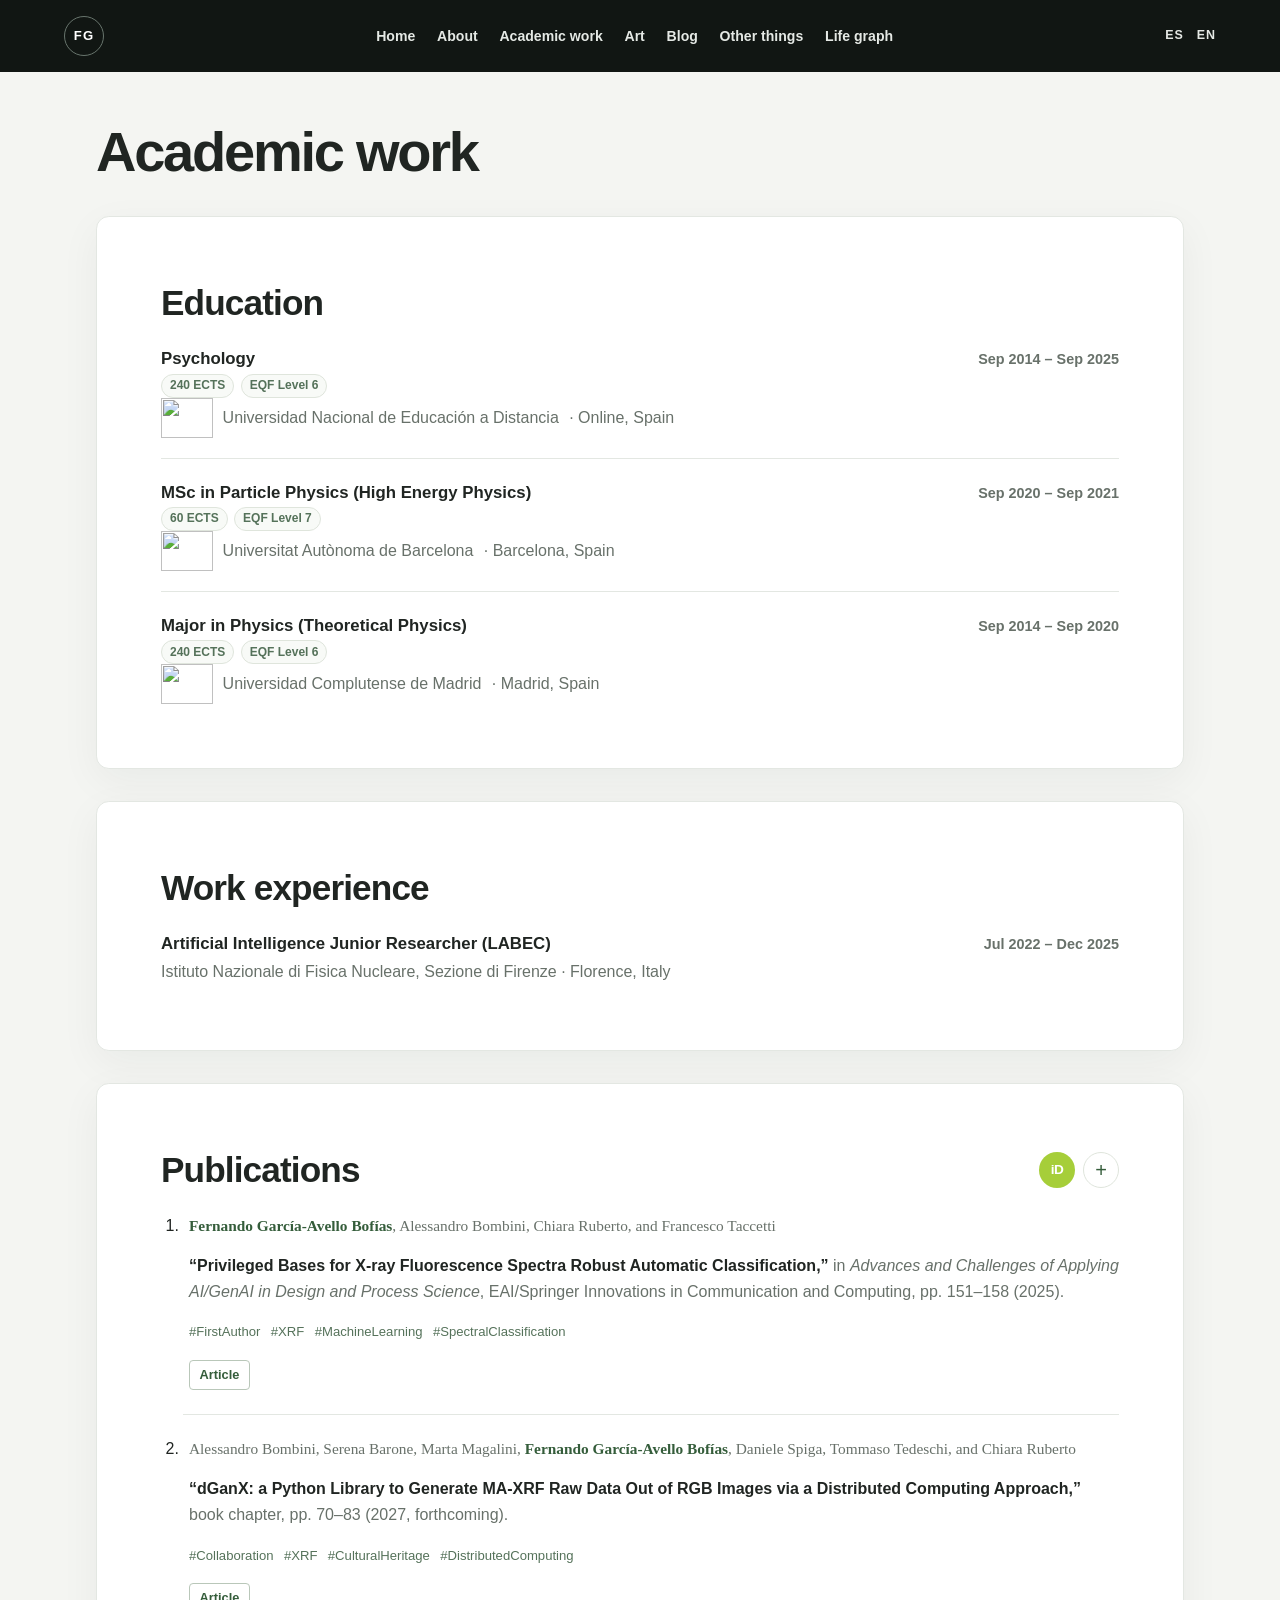
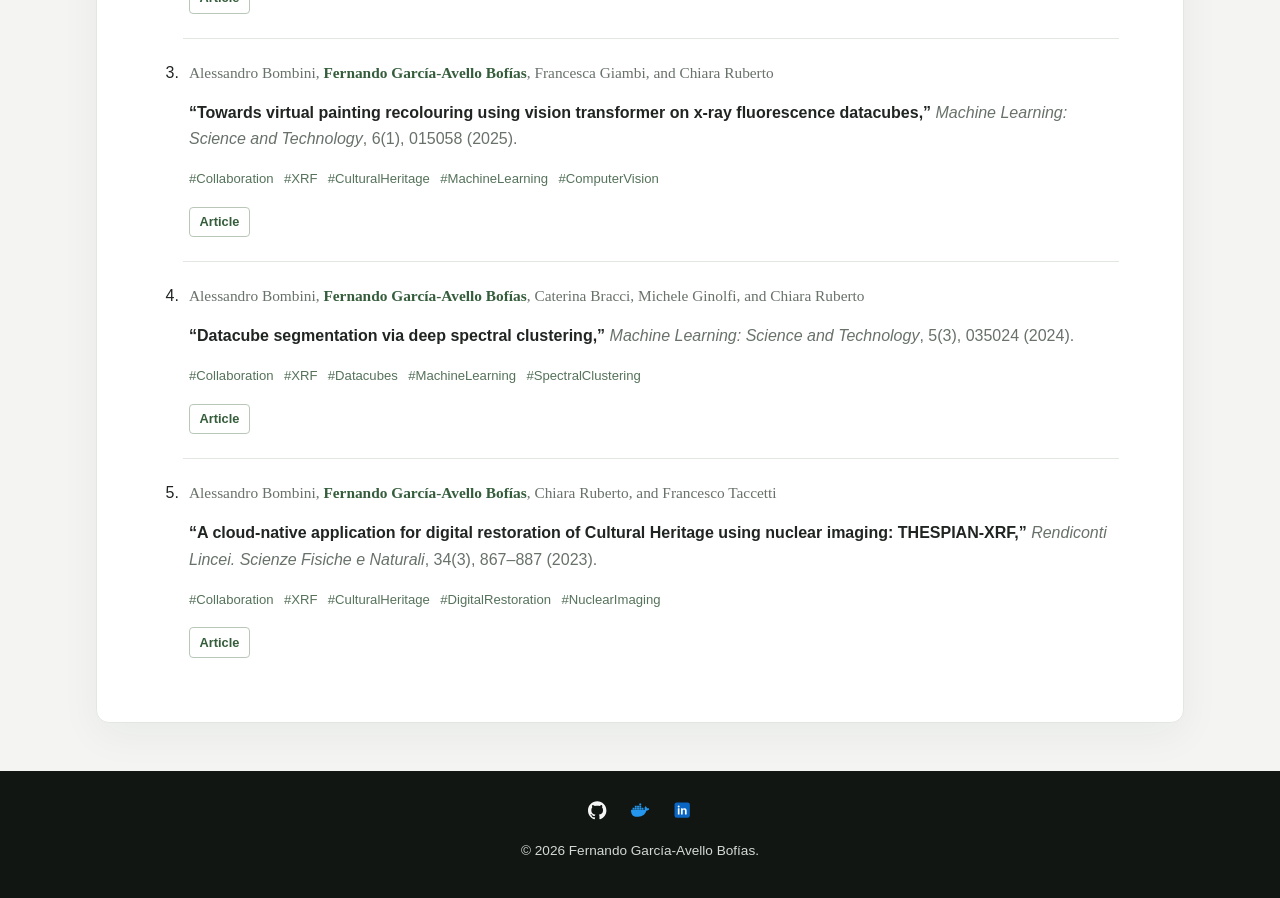
==== academic/index.html @ 16701b84 "Deploy from private repository" ====
<!DOCTYPE html>
<html lang="en">
<head>
    <meta charset="UTF-8">
    <meta name="viewport" content="width=device-width, initial-scale=1.0">
    <meta name="description" content="Academic work by Fernando García-Avello Bofías.">
    <title>Academic work | Fernando García-Avello Bofías</title>
    <link rel="stylesheet" href="../style.css">
</head>
<body>
    <header class="site-header">
        <nav class="site-nav" aria-label="Main navigation">
            <a class="site-brand" href="../index.html#home" aria-label="Fernando García-Avello Bofías, home">FG</a>
            <ul class="nav-links">
                <li><a href="../index.html#home">Home</a></li>
                <li><a href="../index.html#profile">About</a></li>
                <li><a href="../academic/" aria-current="page">Academic work</a></li>
                <li><a href="../art/">Art</a></li>
                <li><a href="../blog/">Blog</a></li>
                <li><a href="../other-things/">Other things</a></li>
                <li><a href="../index.html#mi-grafo-git">Life graph</a></li>
            </ul>
            <div class="header-utilities">
                <div class="language-links" aria-label="Language">
                    <a href="../es/index.html" lang="es">ES</a>
                    <a href="../en/index.html" lang="en">EN</a>
                </div>
            </div>
        </nav>
    </header>
    <main>
        <header class="page-heading academic-page-heading">
            <h1>Academic work</h1>
        </header>
        <section class="content-section page-content academic-panel" aria-labelledby="education-title">
            <h2 id="education-title">Education</h2>
            <ul class="career-list">
                <li class="career-item">
                    <div class="career-item-heading">
                        <div>
                            <h3>Psychology</h3>
                            <p class="qualification-meta"><span>240 ECTS</span><span>EQF Level 6</span></p>
                        </div>
                        <span class="career-dates">Sep 2014 – Sep 2025</span>
                    </div>
                    <p class="career-institution">
                        <a class="university-link" href="https://www.uned.es/universidad/inicio/en/">
                            <img class="university-logo" src="https://www.uned.es/universidad/.resources/site-uned/webresources/img/logo_uned.gif" alt="" loading="lazy">
                            <span>Universidad Nacional de Educación a Distancia</span>
                        </a>
                        <span class="career-location">· Online, Spain</span>
                    </p>
                </li>
                <li class="career-item">
                    <div class="career-item-heading">
                        <div>
                            <h3>MSc in Particle Physics (High Energy Physics)</h3>
                            <p class="qualification-meta"><span>60 ECTS</span><span>EQF Level 7</span></p>
                        </div>
                        <span class="career-dates">Sep 2020 – Sep 2021</span>
                    </div>
                    <p class="career-institution">
                        <a class="university-link" href="https://www.uab.cat/">
                            <img class="university-logo" src="https://www.uab.cat/Xcelerate/WAI/img/simbol.png" alt="" loading="lazy">
                            <span>Universitat Autònoma de Barcelona</span>
                        </a>
                        <span class="career-location">· Barcelona, Spain</span>
                    </p>
                </li>
                <li class="career-item">
                    <div class="career-item-heading">
                        <div>
                            <h3>Major in Physics (Theoretical Physics)</h3>
                            <p class="qualification-meta"><span>240 ECTS</span><span>EQF Level 6</span></p>
                        </div>
                        <span class="career-dates">Sep 2014 – Sep 2020</span>
                    </div>
                    <p class="career-institution">
                        <a class="university-link" href="https://www.ucm.es/">
                            <img class="university-logo" src="https://www.ucm.es/themes/ucm24/media/img/logo.svg" alt="" loading="lazy">
                            <span>Universidad Complutense de Madrid</span>
                        </a>
                        <span class="career-location">· Madrid, Spain</span>
                    </p>
                </li>
            </ul>
        </section>
        <section class="content-section page-content academic-panel" aria-labelledby="experience-title">
            <h2 id="experience-title">Work experience</h2>
            <ul class="career-list">
                <li class="career-item">
                    <div class="career-item-heading">
                        <h3>Artificial Intelligence Junior Researcher (LABEC)</h3>
                        <span class="career-dates">Jul 2022 – Dec 2025</span>
                    </div>
                    <p class="career-institution">Istituto Nazionale di Fisica Nucleare, Sezione di Firenze · Florence, Italy</p>
                </li>
            </ul>
        </section>
        <section class="content-section page-content academic-panel publications-section" aria-labelledby="publications-title">
            <div class="publications-heading">
                <h2 id="publications-title">Publications</h2>
                <div class="orcid-profile">
                    <a class="orcid-icon-link" href="https://orcid.org/0000-0001-6640-8736" rel="me" aria-label="View ORCID profile">
                        <span class="orcid-icon" aria-hidden="true">iD</span>
                    </a>
                    <details class="orcid-details">
                        <summary aria-label="Show ORCID details">+</summary>
                        <div class="orcid-details-content">
                            <p><strong>ORCID iD:</strong> 0000-0001-6640-8736</p>
                            <a href="https://orcid.org/0000-0001-6640-8736" rel="me">View ORCID record</a>
                        </div>
                    </details>
                </div>
            </div>

            <ol class="publication-list">
                <li class="publication-item">
                    <p class="publication-authors"><strong>Fernando García-Avello Bofías</strong>, Alessandro Bombini, Chiara Ruberto, and Francesco Taccetti</p>
                    <p class="publication-citation"><span class="publication-title">“Privileged Bases for X-ray Fluorescence Spectra Robust Automatic Classification,”</span> in <em>Advances and Challenges of Applying AI/GenAI in Design and Process Science</em>, EAI/Springer Innovations in Communication and Computing, pp. 151–158 (2025).</p>
                    <p class="publication-tags"><span>#FirstAuthor</span> <span>#XRF</span> <span>#MachineLearning</span> <span>#SpectralClassification</span></p>
                    <p class="publication-links"><a class="publication-link" href="https://doi.org/10.1007/978-3-031-96518-0_15">Article</a></p>
                </li>
                <li class="publication-item">
                    <p class="publication-authors">Alessandro Bombini, Serena Barone, Marta Magalini, <strong>Fernando García-Avello Bofías</strong>, Daniele Spiga, Tommaso Tedeschi, and Chiara Ruberto</p>
                    <p class="publication-citation"><span class="publication-title">“dGanX: a Python Library to Generate MA-XRF Raw Data Out of RGB Images via a Distributed Computing Approach,”</span> book chapter, pp. 70–83 (2027, forthcoming).</p>
                    <p class="publication-tags"><span>#Collaboration</span> <span>#XRF</span> <span>#CulturalHeritage</span> <span>#DistributedComputing</span></p>
                    <p class="publication-links"><a class="publication-link" href="https://doi.org/10.1007/978-3-032-30497-1_5">Article</a></p>
                </li>
                <li class="publication-item">
                    <p class="publication-authors">Alessandro Bombini, <strong>Fernando García-Avello Bofías</strong>, Francesca Giambi, and Chiara Ruberto</p>
                    <p class="publication-citation"><span class="publication-title">“Towards virtual painting recolouring using vision transformer on x-ray fluorescence datacubes,”</span> <em>Machine Learning: Science and Technology</em>, 6(1), 015058 (2025).</p>
                    <p class="publication-tags"><span>#Collaboration</span> <span>#XRF</span> <span>#CulturalHeritage</span> <span>#MachineLearning</span> <span>#ComputerVision</span></p>
                    <p class="publication-links"><a class="publication-link" href="https://doi.org/10.1088/2632-2153/adb937">Article</a></p>
                </li>
                <li class="publication-item">
                    <p class="publication-authors">Alessandro Bombini, <strong>Fernando García-Avello Bofías</strong>, Caterina Bracci, Michele Ginolfi, and Chiara Ruberto</p>
                    <p class="publication-citation"><span class="publication-title">“Datacube segmentation via deep spectral clustering,”</span> <em>Machine Learning: Science and Technology</em>, 5(3), 035024 (2024).</p>
                    <p class="publication-tags"><span>#Collaboration</span> <span>#XRF</span> <span>#Datacubes</span> <span>#MachineLearning</span> <span>#SpectralClustering</span></p>
                    <p class="publication-links"><a class="publication-link" href="https://doi.org/10.1088/2632-2153/ad622f">Article</a></p>
                </li>
                <li class="publication-item">
                    <p class="publication-authors">Alessandro Bombini, <strong>Fernando García-Avello Bofías</strong>, Chiara Ruberto, and Francesco Taccetti</p>
                    <p class="publication-citation"><span class="publication-title">“A cloud-native application for digital restoration of Cultural Heritage using nuclear imaging: THESPIAN-XRF,”</span> <em>Rendiconti Lincei. Scienze Fisiche e Naturali</em>, 34(3), 867–887 (2023).</p>
                    <p class="publication-tags"><span>#Collaboration</span> <span>#XRF</span> <span>#CulturalHeritage</span> <span>#DigitalRestoration</span> <span>#NuclearImaging</span></p>
                    <p class="publication-links"><a class="publication-link" href="https://doi.org/10.1007/s12210-023-01174-0">Article</a></p>
                </li>
            </ol>
        </section>
    </main>
    <footer class="site-footer">
        <nav class="profile-links footer-profile-links" aria-label="Professional profiles">
            <a href="https://github.com/fergarciacode" aria-label="GitHub profile" rel="me">
                <svg viewBox="0 0 24 24" aria-hidden="true" focusable="false"><path d="M12 .297c-6.63 0-12 5.373-12 12 0 5.303 3.438 9.8 8.205 11.385.6.113.82-.258.82-.577 0-.285-.01-1.04-.015-2.04-3.338.724-4.042-1.61-4.042-1.61C4.422 18.07 3.633 17.7 3.633 17.7c-1.087-.744.084-.729.084-.729 1.205.084 1.838 1.236 1.838 1.236 1.07 1.835 2.809 1.305 3.495.998.108-.776.417-1.305.76-1.605-2.665-.3-5.466-1.332-5.466-5.93 0-1.31.465-2.38 1.235-3.22-.135-.303-.54-1.523.105-3.176 0 0 1.005-.322 3.3 1.23.96-.267 1.98-.399 3-.405 1.02.006 2.04.138 3 .405 2.28-1.552 3.285-1.23 3.285-1.23.645 1.653.24 2.873.12 3.176.765.84 1.23 1.91 1.23 3.22 0 4.61-2.805 5.625-5.475 5.92.42.36.81 1.096.81 2.22 0 1.606-.015 2.896-.015 3.286 0 .315.21.69.825.57C20.565 22.092 24 17.592 24 12.297c0-6.627-5.373-12-12-12"/></svg>
            </a>
            <a href="https://hub.docker.com/u/fernandogarciaavello" aria-label="Docker Hub profile" rel="me">
                <svg viewBox="0 0 24 24" aria-hidden="true" focusable="false"><path d="M13.983 11.078h2.119a.186.186 0 00.186-.185V9.006a.186.186 0 00-.186-.186h-2.119a.185.185 0 00-.185.185v1.888c0 .102.083.185.185.185m-2.954-5.43h2.118a.186.186 0 00.186-.186V3.574a.186.186 0 00-.186-.185h-2.118a.185.185 0 00-.185.185v1.888c0 .102.082.185.185.185m0 2.716h2.118a.187.187 0 00.186-.186V6.29a.186.186 0 00-.186-.185h-2.118a.185.185 0 00-.185.185v1.887c0 .102.082.185.185.186m-2.93 0h2.12a.186.186 0 00.184-.186V6.29a.185.185 0 00-.185-.185H8.1a.185.185 0 00-.185.185v1.887c0 .102.083.185.185.186m-2.964 0h2.119a.186.186 0 00.185-.186V6.29a.185.185 0 00-.185-.185H5.136a.186.186 0 00-.186.185v1.887c0 .102.084.185.186.186m5.893 2.715h2.118a.186.186 0 00.186-.185V9.006a.186.186 0 00-.186-.186h-2.118a.185.185 0 00-.185.185v1.888c0 .102.082.185.185.185m-2.93 0h2.12a.185.185 0 00.184-.185V9.006a.185.185 0 00-.184-.186h-2.12a.185.185 0 00-.184.185v1.888c0 .102.083.185.185.185m-2.964 0h2.119a.185.185 0 00.185-.185V9.006a.185.185 0 00-.184-.186h-2.12a.186.186 0 00-.186.186v1.887c0 .102.084.185.186.185m-2.92 0h2.12a.185.185 0 00.184-.185V9.006a.185.185 0 00-.184-.186h-2.12a.185.185 0 00-.184.185v1.888c0 .102.082.185.185.185M23.763 9.89c-.065-.051-.672-.51-1.954-.51-.338.001-.676.03-1.01.087-.248-1.7-1.653-2.53-1.716-2.566l-.344-.199-.226.327c-.284.438-.49.922-.612 1.43-.23.97-.09 1.882.403 2.661-.595.332-1.55.413-1.744.42H.751a.751.751 0 00-.75.748 11.376 11.376 0 00.692 4.062c.545 1.428 1.355 2.48 2.41 3.124 1.18.723 3.1 1.137 5.275 1.137.983.003 1.963-.086 2.93-.266a12.248 12.248 0 003.823-1.389c.98-.567 1.86-1.288 2.61-2.136 1.252-1.418 1.998-2.997 2.553-4.4h.221c1.372 0 2.215-.549 2.68-1.009.309-.293.55-.65.707-1.046l.098-.288Z"/></svg>
            </a>
            <a href="https://www.linkedin.com/in/fgarciaavello/" aria-label="LinkedIn profile" rel="me">
                <svg viewBox="0 0 24 24" aria-hidden="true" focusable="false">
                    <rect x="2" y="2" width="20" height="20" rx="3"/>
                    <path class="linkedin-mark" d="M6.3 9.5h2.2v8H6.3zm1.1-1.1a1.3 1.3 0 1 1 0-2.6 1.3 1.3 0 0 1 0 2.6m3.1 9.1v-8h2.1v1.1h.1c.3-.6 1.1-1.3 2.3-1.3 2.4 0 2.8 1.6 2.8 3.6v4.6h-2.2v-4.1c0-1 0-2.2-1.4-2.2s-1.6 1.1-1.6 2.1v4.2z"/>
                </svg>
            </a>
        </nav>
        <p>&copy; 2026 Fernando García-Avello Bofías.</p>
    </footer>
</body>
</html>
---- style.css ----
:root {
    color-scheme: light;
    font-family: Inter, "Segoe UI", Arial, sans-serif;
    color: #202522;
    background: #f4f5f2;
    font-synthesis: none;
    text-rendering: optimizeLegibility;
    -webkit-font-smoothing: antialiased;
    -moz-osx-font-smoothing: grayscale;
}

* {
    box-sizing: border-box;
}

html {
    scroll-behavior: smooth;
    scroll-padding-top: 5rem;
}

body {
    min-width: 320px;
    margin: 0;
    line-height: 1.7;
}

a {
    color: inherit;
}

.site-header {
    color: #fff;
    background: #111613;
}

.site-nav {
    position: relative;
    z-index: 1;
    display: flex;
    min-height: 4.5rem;
    align-items: center;
    justify-content: space-between;
    gap: 2rem;
    padding: 0 clamp(1.25rem, 5vw, 5rem);
    background: #111613;
}

.site-brand {
    display: grid;
    width: 2.5rem;
    height: 2.5rem;
    flex: 0 0 auto;
    place-items: center;
    border: 1px solid #68756d;
    border-radius: 50%;
    color: #fff;
    font-size: 0.82rem;
    font-weight: 700;
    letter-spacing: 0.08em;
    text-decoration: none;
}

.nav-links {
    display: flex;
    flex-wrap: wrap;
    justify-content: center;
    gap: clamp(0.75rem, 1.7vw, 1.5rem);
    margin: 0;
    padding: 0;
    list-style: none;
}

.nav-links a,
.profile-links a,
.language-links a {
    color: #e5e9e5;
    font-size: 0.88rem;
    font-weight: 550;
    text-decoration: none;
    transition: color 160ms ease;
}

.nav-links a:hover,
.nav-links a:focus-visible,
.profile-links a:hover,
.profile-links a:focus-visible,
.language-links a:hover,
.language-links a:focus-visible {
    color: #c0d7be;
}

.profile-links {
    display: flex;
    flex: 0 0 auto;
    align-items: center;
    gap: 0.65rem;
}

.footer-profile-links {
    justify-content: center;
    margin: 0 auto 0.75rem;
}

.header-utilities {
    display: flex;
    flex: 0 0 auto;
    align-items: center;
    gap: 0.8rem;
}

.language-links {
    display: flex;
    flex: 0 0 auto;
    gap: 0.8rem;
}

.profile-links a {
    display: grid;
    width: 2rem;
    height: 2rem;
    place-items: center;
    border-radius: 50%;
}

.profile-links svg {
    width: 1.15rem;
    height: 1.15rem;
    fill: currentColor;
}

.profile-links a[href*="github.com"] {
    color: #f5f5f5;
}

.profile-links a[href*="hub.docker.com"] {
    color: #2496ed;
}

.profile-links a[href*="linkedin.com"] {
    color: #0a66c2;
}

.profile-links .linkedin-mark {
    fill: #fff;
}

.profile-links a:hover,
.profile-links a:focus-visible {
    background: #29322d;
    text-decoration: none;
}

.language-links a {
    font-size: 0.78rem;
    letter-spacing: 0.08em;
}

.hero {
    --hero-background: url("assets/images/backgrounds/the-fractal-forest.jpg");
    position: relative;
    display: grid;
    min-height: min(76vh, 52rem);
    place-items: center;
    overflow: hidden;
    isolation: isolate;
    padding: 5rem 1.5rem;
    background: #1d2b22;
    text-align: center;
}

.hero::before {
    position: absolute;
    z-index: -1;
    inset: 0;
    background-image:
        linear-gradient(90deg, rgb(9 17 13 / 66%), rgb(9 17 13 / 42%)),
        var(--hero-background);
    background-position: center;
    background-size: cover;
    content: "";
}

.hero-content {
    width: min(100%, 54rem);
}

.portrait-placeholder {
    display: grid;
    width: clamp(6.5rem, 14vw, 9rem);
    aspect-ratio: 1;
    place-items: center;
    margin: 0 auto 1.5rem;
    border: 3px solid rgb(255 255 255 / 78%);
    border-radius: 50%;
    background: rgb(20 30 24 / 62%);
    box-shadow: 0 0.5rem 2rem rgb(0 0 0 / 24%);
    color: #fff;
    font-size: clamp(1.8rem, 4vw, 2.5rem);
    font-weight: 600;
    letter-spacing: 0.08em;
}

.hero-eyebrow,
.section-eyebrow {
    margin: 0 0 0.65rem;
    font-size: 0.76rem;
    font-weight: 700;
    letter-spacing: 0.16em;
    text-transform: uppercase;
}

.hero-eyebrow {
    color: #d4e1d1;
}

.hero h1 {
    margin: 0;
    font-size: clamp(2.2rem, 6vw, 4.7rem);
    font-weight: 600;
    letter-spacing: -0.045em;
    line-height: 1.12;
    text-wrap: balance;
}

.hero-roles {
    margin: 1.1rem 0 0;
    color: #e0e7e1;
    font-size: clamp(1rem, 2.3vw, 1.3rem);
    letter-spacing: 0.04em;
}

.hero-roles span {
    padding: 0 0.3em;
    color: #c6d8c2;
}

.hero-link {
    display: inline-flex;
    align-items: center;
    gap: 0.6rem;
    margin-top: 2rem;
    padding: 0.7rem 1.1rem;
    border: 1px solid rgb(255 255 255 / 65%);
    border-radius: 2rem;
    color: #fff;
    font-size: 0.9rem;
    font-weight: 600;
    text-decoration: none;
    transition: background-color 160ms ease, border-color 160ms ease;
}

.hero-link:hover,
.hero-link:focus-visible {
    border-color: #fff;
    background: rgb(255 255 255 / 14%);
}

main {
    display: grid;
    width: min(100% - 2rem, 68rem);
    gap: 2rem;
    margin: 3rem auto;
}

.content-section {
    padding: clamp(1.5rem, 4vw, 3rem);
    border: 1px solid #e3e7e2;
    border-radius: 0.8rem;
    background: #fff;
    box-shadow: 0 0.75rem 2.5rem rgb(28 39 31 / 5%);
}

.section-eyebrow {
    color: #55725a;
}

.content-section h2,
.life-graph-section h2 {
    margin: 0 0 1rem;
    font-size: clamp(1.5rem, 3vw, 2.2rem);
    font-weight: 600;
    letter-spacing: -0.025em;
    line-height: 1.25;
}

.content-section h3 {
    margin: 2rem 0 0.5rem;
    font-size: 1.2rem;
    font-weight: 600;
}

.content-section p {
    margin: 0 0 1rem;
    color: #4b534d;
}

.content-section p:last-child {
    margin-bottom: 0;
}

.notes-section {
    padding-block: 1.75rem;
}

.notes-section h2 {
    font-size: 1.2rem;
}

.life-graph-section {
    overflow: hidden;
    border: 1px solid #29322d;
    border-radius: 0.8rem;
    background: #121214;
    color: #f5f6f4;
    box-shadow: 0 0.75rem 2.5rem rgb(28 39 31 / 8%);
}

.life-graph-heading {
    padding: clamp(1.5rem, 4vw, 2.5rem) clamp(1.5rem, 4vw, 3rem) 0;
}

.life-graph-heading .section-eyebrow {
    color: #a9b5ac;
}

.life-graph-section h2 {
    margin-bottom: 0.5rem;
}

.life-graph-intro {
    max-width: 42rem;
    margin: 0;
    color: #c2cbc4;
}

.grafo-embed {
    display: block;
    width: 100%;
    height: 72rem;
    border: 0;
    background: #121214;
}

.site-footer {
    padding: 1.5rem 1rem 2rem;
    color: #d4d9d5;
    background: #111613;
    font-size: 0.85rem;
    text-align: center;
}

.site-footer p {
    margin: 0.25rem;
}

.page-heading {
    padding: clamp(2.5rem, 8vw, 5.5rem) clamp(1.5rem, 5vw, 4rem);
    border: 1px solid #29322d;
    border-radius: 0.8rem;
    background: linear-gradient(135deg, #17231b, #111613);
    color: #fff;
}

.academic-page-heading {
    padding: 0;
    border: 0;
    border-radius: 0;
    background: none;
    color: inherit;
}

.page-heading .section-eyebrow {
    color: #a9c1a9;
}

.page-heading h1 {
    margin: 0;
    font-size: clamp(2rem, 5vw, 3.5rem);
    font-weight: 600;
    letter-spacing: -0.04em;
    line-height: 1.15;
}

.academic-page-heading h1 {
    color: inherit;
}

.page-content {
    min-height: 12rem;
}

.academic-panel {
    padding: clamp(2rem, 5vw, 4rem);
}

.career-list {
    display: grid;
    gap: 1.25rem;
    margin: 1.25rem 0 0;
    padding: 0;
    list-style: none;
}

.career-item + .career-item {
    padding-top: 1.25rem;
    border-top: 1px solid #e3e7e2;
}

.career-item-heading {
    display: flex;
    flex-wrap: wrap;
    align-items: baseline;
    justify-content: space-between;
    gap: 0.3rem 1rem;
}

.academic-panel .career-item h3 {
    margin: 0;
    font-size: 1.05rem;
    font-weight: 600;
}

.qualification-meta {
    display: flex;
    flex-wrap: wrap;
    gap: 0.4rem;
    margin: 0.45rem 0 0;
}

.qualification-meta span {
    padding: 0.15rem 0.5rem;
    border: 1px solid #dfe5dc;
    border-radius: 999px;
    background: #f8faf7;
    color: #55725a;
    font-size: 0.75rem;
    font-weight: 600;
    line-height: 1.4;
}

.career-dates {
    color: #68716a;
    font-size: 0.9rem;
    font-weight: 600;
}

.career-institution {
    display: flex;
    flex-wrap: wrap;
    align-items: center;
    gap: 0.35rem 0.65rem;
    margin: 0.35rem 0 0;
    color: #68716a;
}

.university-link {
    display: inline-flex;
    align-items: center;
    gap: 0.6rem;
    color: inherit;
    text-decoration: none;
}

.university-link:hover,
.university-link:focus-visible {
    text-decoration: underline;
    text-underline-offset: 0.15em;
}

.university-logo {
    width: 3.25rem;
    height: 2.5rem;
    flex: 0 0 auto;
    object-fit: contain;
}

.page-content p {
    color: #68716a;
}

.publications-heading {
    display: flex;
    flex-wrap: wrap;
    align-items: center;
    justify-content: space-between;
    gap: 1rem;
    margin-bottom: 1rem;
}

.publications-heading h2 {
    margin-bottom: 0;
}

.orcid-profile {
    display: flex;
    align-items: center;
    gap: 0.5rem;
}

.orcid-icon-link {
    display: inline-flex;
    border-radius: 50%;
    text-decoration: none;
}

.orcid-icon {
    display: grid;
    width: 2.25rem;
    height: 2.25rem;
    place-items: center;
    border-radius: 50%;
    background: #a6ce39;
    color: #fff;
    font-size: 0.85rem;
    font-weight: 700;
    letter-spacing: -0.04em;
}

.orcid-icon-link:hover .orcid-icon,
.orcid-icon-link:focus-visible .orcid-icon {
    background: #7ba428;
}

.orcid-details summary {
    display: grid;
    width: 2.25rem;
    height: 2.25rem;
    place-items: center;
    border: 1px solid #dfe5dc;
    border-radius: 50%;
    color: #355d3b;
    cursor: pointer;
    font-size: 1.25rem;
    line-height: 1;
    list-style: none;
}

.orcid-details summary::-webkit-details-marker {
    display: none;
}

.orcid-details {
    position: relative;
}

.orcid-details[open] summary {
    transform: rotate(45deg);
}

.orcid-details-content {
    position: absolute;
    z-index: 2;
    top: calc(100% + 0.5rem);
    right: 0;
    display: grid;
    gap: 0.35rem;
    width: max-content;
    max-width: min(22rem, calc(100vw - 4rem));
    padding: 0.85rem 1rem;
    border: 1px solid #e3e7e2;
    border-radius: 0.6rem;
    background: #f8faf7;
}

.orcid-details-content p {
    margin: 0;
}

.orcid-details-content a {
    color: #355d3b;
    font-weight: 600;
    text-underline-offset: 0.18em;
}

.publication-list {
    display: grid;
    gap: 1.5rem;
    margin: 1.25rem 0 0;
    padding-left: 1.4rem;
}

.publication-item {
    padding-left: 0.35rem;
}

.publication-item + .publication-item {
    padding-top: 1.25rem;
    border-top: 1px solid #e3e7e2;
}

.publication-authors {
    margin: 0 0 0.25rem;
    color: #5b655d;
    font-family: Georgia, "Times New Roman", serif;
    font-size: 0.96rem;
    line-height: 1.5;
}

.publication-authors strong {
    color: #355d3b;
    font-weight: 700;
}

.publication-citation {
    margin: 0 0 0.55rem;
    color: #4b534d;
    line-height: 1.65;
}

.publication-title {
    color: #202522;
    font-weight: 600;
}

.publication-tags,
.publication-links {
    display: flex;
    flex-wrap: wrap;
    gap: 0.35rem 0.65rem;
    margin: 0 0 0.65rem;
}

.publication-tags span {
    color: #55725a;
    font-size: 0.82rem;
}

.publication-links {
    gap: 0.5rem;
    margin-bottom: 0;
}

.publication-link {
    display: inline-flex;
    align-items: center;
    min-height: 1.9rem;
    padding: 0.15rem 0.6rem;
    border: 1px solid #b9c7b9;
    border-radius: 0.25rem;
    background: #fff;
    color: #355d3b;
    font-size: 0.8rem;
    font-weight: 600;
    text-decoration: none;
    transition: background-color 160ms ease, border-color 160ms ease;
}

.publication-link:hover,
.publication-link:focus-visible {
    border-color: #55725a;
    background: #f1f5ef;
}

.publication-link:focus-visible {
    outline: 3px solid #9dbb9e;
    outline-offset: 2px;
}

@media (max-width: 600px) {
    .site-nav {
        min-height: 4rem;
        gap: 0.8rem;
        padding-inline: 1rem;
    }

    .nav-links {
        gap: 0.65rem 0.85rem;
    }

    .nav-links a {
        font-size: 0.8rem;
    }

    .language-links {
        gap: 0.5rem;
    }

    .language-links a {
        font-size: 0.7rem;
    }

    .hero {
        min-height: 70vh;
        padding-inline: 1.25rem;
    }

    main {
        width: min(100% - 1.25rem, 68rem);
        gap: 1.25rem;
        margin-block: 1.5rem;
    }

}

@media (max-width: 800px) {
    .site-nav {
        display: grid;
        grid-template-columns: minmax(0, 1fr) auto minmax(0, 1fr);
        justify-content: center;
        padding-block: 0.75rem;
    }

    .header-utilities {
        display: contents;
    }

    .site-brand {
        grid-column: 1;
        grid-row: 1;
        margin: 0;
    }

    .language-links {
        grid-column: 3;
        grid-row: 1;
        justify-self: end;
    }

    .nav-links {
        grid-column: 1 / -1;
        grid-row: 2;
        width: 100%;
    }
}

@media (prefers-reduced-motion: reduce) {
    html {
        scroll-behavior: auto;
    }

    *,
    *::before,
    *::after {
        transition-duration: 0.01ms !important;
    }
}
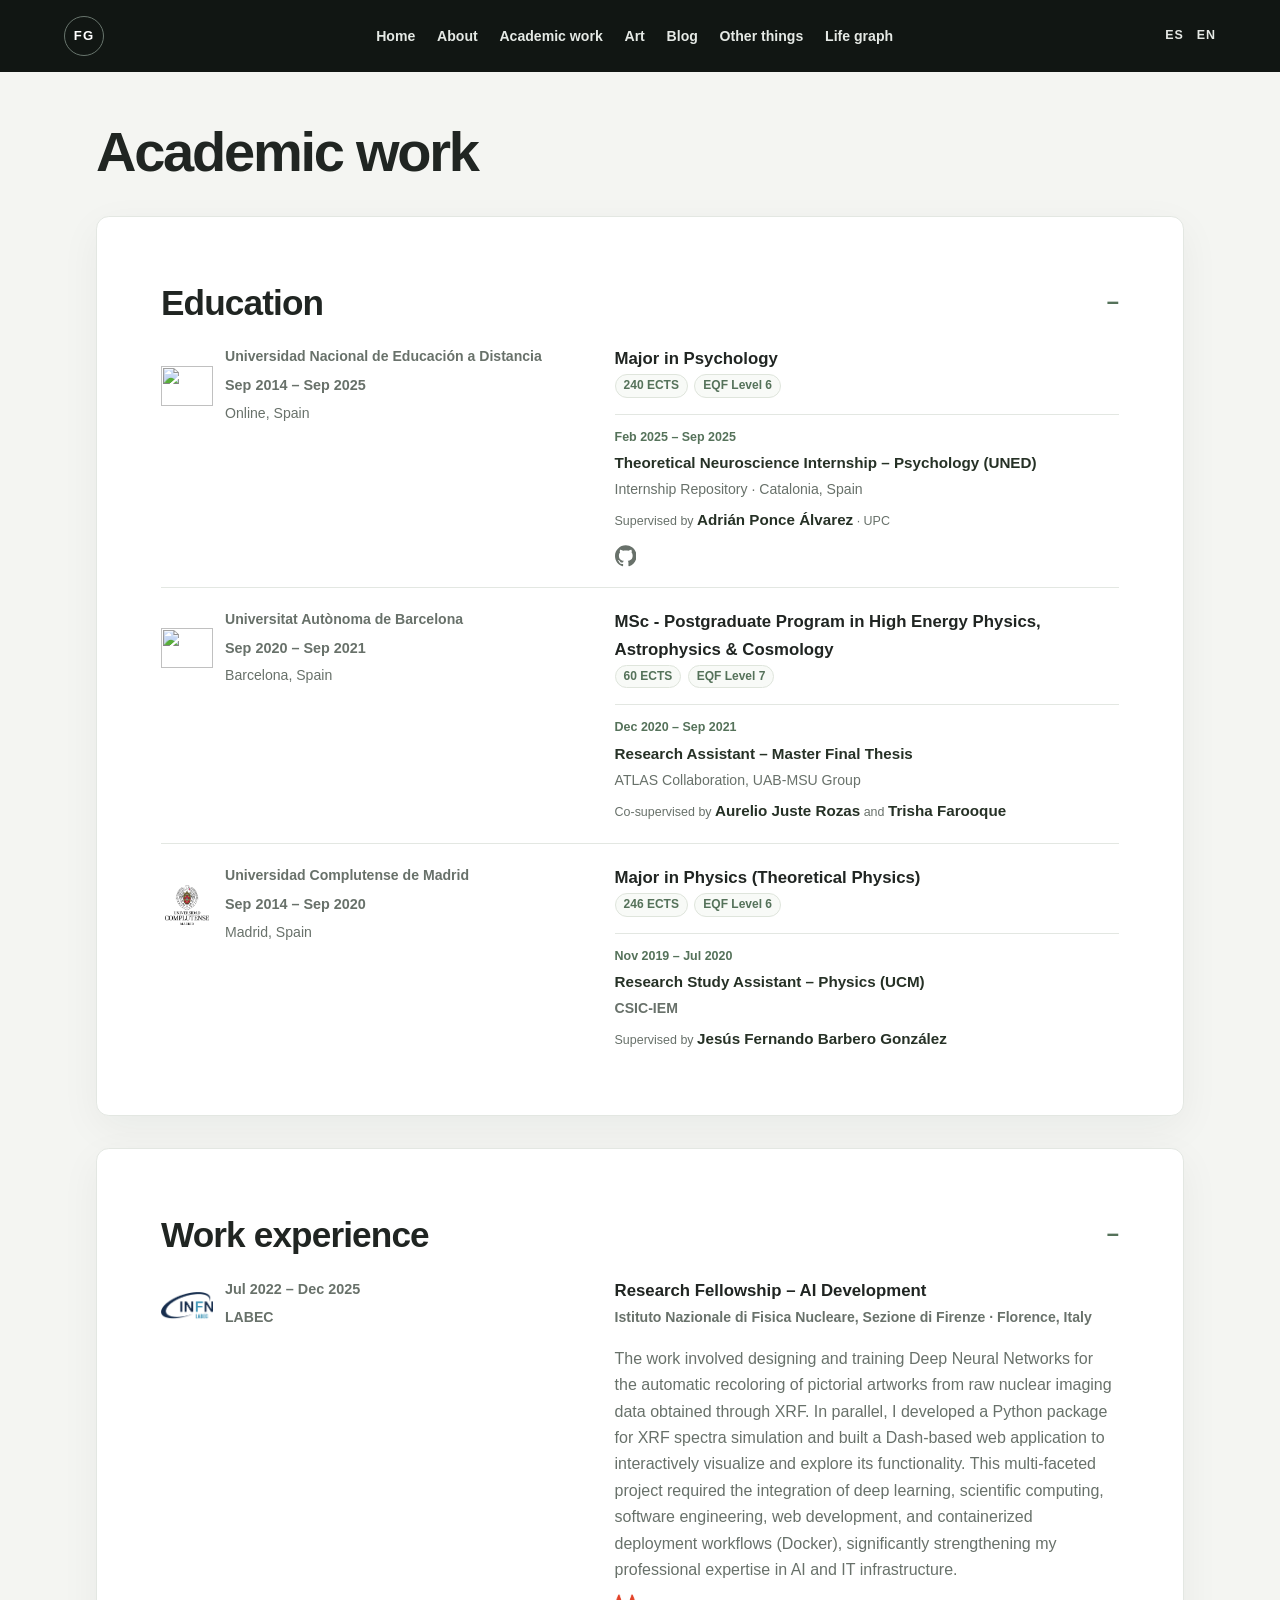
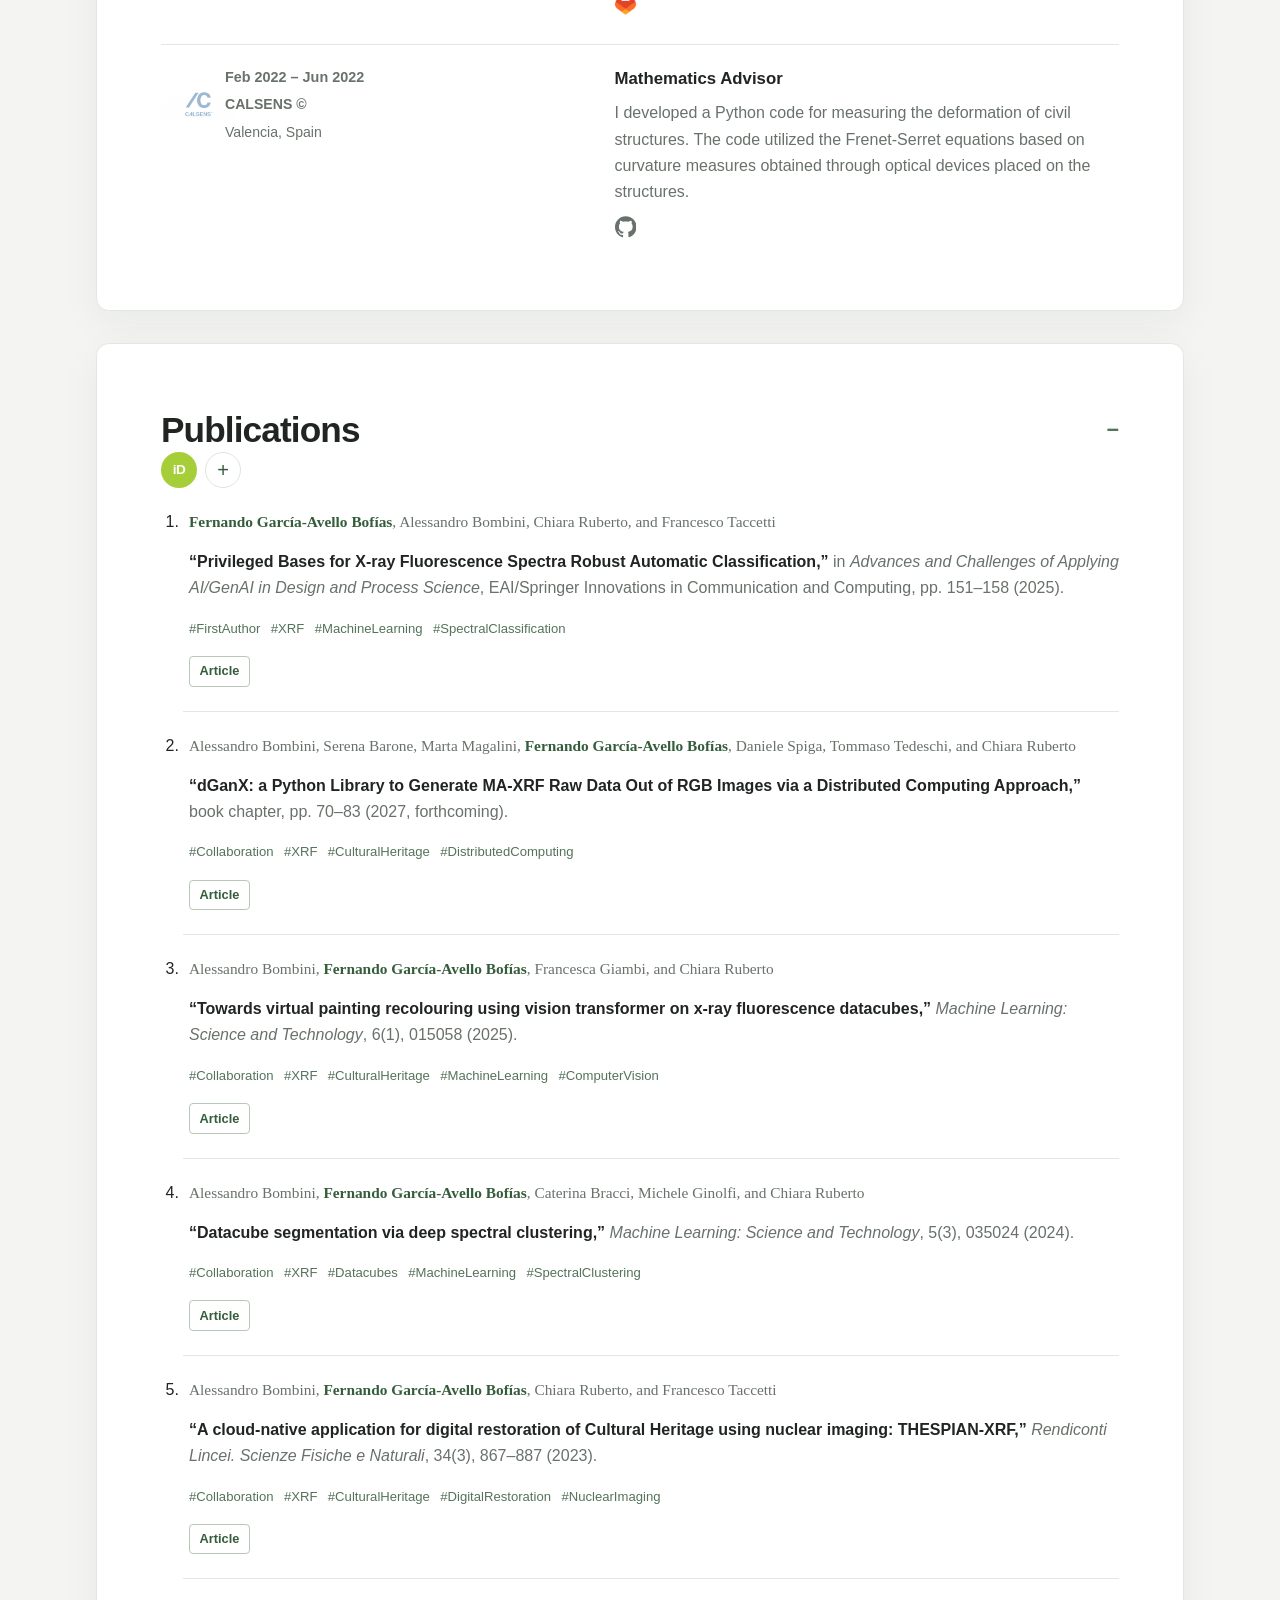
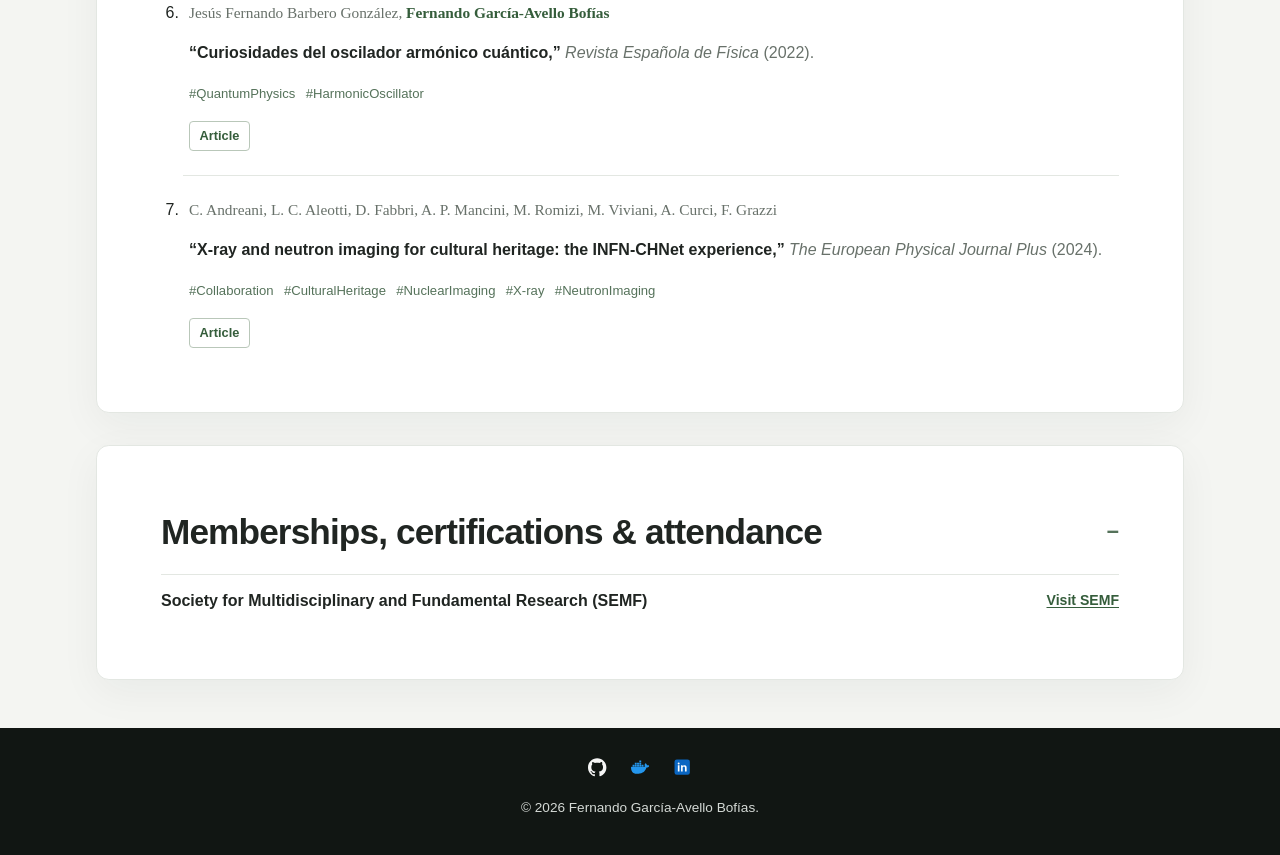
==== commit ac19a2fd: "Deploy from private repository" ====
--- a/academic/index.html
+++ b/academic/index.html
@@ -14,10 +14,10 @@
             <ul class="nav-links">
                 <li><a href="../index.html#home">Home</a></li>
                 <li><a href="../index.html#profile">About</a></li>
-                <li><a href="../academic/" aria-current="page">Academic work</a></li>
-                <li><a href="../art/">Art</a></li>
-                <li><a href="../blog/">Blog</a></li>
-                <li><a href="../other-things/">Other things</a></li>
+                <li><a href="../academic/index.html" aria-current="page">Academic work</a></li>
+                <li><a href="../art/index.html">Art</a></li>
+                <li><a href="../blog/index.html">Blog</a></li>
+                <li><a href="../other-things/index.html">Other things</a></li>
                 <li><a href="../index.html#mi-grafo-git">Life graph</a></li>
             </ul>
             <div class="header-utilities">
@@ -32,74 +32,122 @@
         <header class="page-heading academic-page-heading">
             <h1>Academic work</h1>
         </header>
-        <section class="content-section page-content academic-panel" aria-labelledby="education-title">
-            <h2 id="education-title">Education</h2>
+        <details class="content-section page-content academic-panel academic-collapse" open>
+            <summary class="academic-collapse-heading">
+                <h2 id="education-title">Education</h2>
+            </summary>
             <ul class="career-list">
                 <li class="career-item">
-                    <div class="career-item-heading">
-                        <div>
-                            <h3>Psychology</h3>
-                            <p class="qualification-meta"><span>240 ECTS</span><span>EQF Level 6</span></p>
-                        </div>
+                    <div class="career-item-left">
+                        <a class="university-link" href="https://www.uned.es/universidad/inicio/en/" aria-label="Universidad Nacional de Educación a Distancia">
+                            <img class="university-logo" src="https://www.uned.es/universidad/.resources/site-uned/webresources/img/logo_uned.gif" alt="" loading="lazy">
+                        </a>
+                        <span class="career-institution-name">Universidad Nacional de Educación a Distancia</span>
                         <span class="career-dates">Sep 2014 – Sep 2025</span>
-                    </div>
-                    <p class="career-institution">
-                        <a class="university-link" href="https://www.uned.es/universidad/inicio/en/">
-                            <img class="university-logo" src="https://www.uned.es/universidad/.resources/site-uned/webresources/img/logo_uned.gif" alt="" loading="lazy">
-                            <span>Universidad Nacional de Educación a Distancia</span>
-                        </a>
-                        <span class="career-location">· Online, Spain</span>
-                    </p>
-                </li>
-                <li class="career-item">
-                    <div class="career-item-heading">
-                        <div>
-                            <h3>MSc in Particle Physics (High Energy Physics)</h3>
-                            <p class="qualification-meta"><span>60 ECTS</span><span>EQF Level 7</span></p>
-                        </div>
+                        <span class="career-location">Online, Spain</span>
+                    </div>
+                    <div class="career-item-right">
+                        <h3>Major in Psychology</h3>
+                        <p class="qualification-meta"><span>240 ECTS</span><span>EQF Level 6</span></p>
+                        <div class="career-experience">
+                            <span class="career-experience-dates">Feb 2025 – Sep 2025</span>
+                            <strong>Theoretical Neuroscience Internship – Psychology (UNED)</strong>
+                            <span>Internship Repository · Catalonia, Spain</span>
+                            <span class="career-supervisor">Supervised by <strong><a href="https://www.ponce-alvarez.com/">Adrián Ponce Álvarez</a></strong> · UPC</span>
+                            <a class="code-link" href="https://github.com/fergarciacode/Neuroscience_TDA_CP" aria-label="View neuroscience internship code on GitHub">
+                                <svg viewBox="0 0 24 24" aria-hidden="true" focusable="false"><path d="M12 .297c-6.63 0-12 5.373-12 12 0 5.303 3.438 9.8 8.205 11.385.6.113.82-.258.82-.577 0-.285-.01-1.04-.015-2.04-3.338.724-4.042-1.61-4.042-1.61C4.422 18.07 3.633 17.7 3.633 17.7c-1.087-.744.084-.729.084-.729 1.205.084 1.838 1.236 1.838 1.236 1.07 1.835 2.809 1.305 3.495.998.108-.776.417-1.305.76-1.605-2.665-.3-5.466-1.332-5.466-5.93 0-1.31.465-2.38 1.235-3.22-.135-.303-.54-1.523.105-3.176 0 0 1.005-.322 3.3 1.23.96-.267 1.98-.399 3-.405 1.02.006 2.04.138 3 .405 2.28-1.552 3.285-1.23 3.285-1.23.645 1.653.24 2.873.12 3.176.765.84 1.23 1.91 1.23 3.22 0 4.61-2.805 5.625-5.475 5.92.42.36.81 1.096.81 2.22 0 1.606-.015 2.896-.015 3.286 0 .315.21.69.825.57C20.565 22.092 24 17.592 24 12.297c0-6.627-5.373-12-12-12"/></svg>
+                            </a>
+                        </div>
+                    </div>
+                </li>
+                <li class="career-item">
+                    <div class="career-item-left">
+                        <a class="university-link" href="https://www.uab.cat/" aria-label="Universitat Autònoma de Barcelona">
+                            <img class="university-logo" src="https://www.uab.cat/Xcelerate/WAI/img/simbol.png" alt="" loading="lazy">
+                        </a>
+                        <span class="career-institution-name">Universitat Autònoma de Barcelona</span>
                         <span class="career-dates">Sep 2020 – Sep 2021</span>
-                    </div>
-                    <p class="career-institution">
-                        <a class="university-link" href="https://www.uab.cat/">
-                            <img class="university-logo" src="https://www.uab.cat/Xcelerate/WAI/img/simbol.png" alt="" loading="lazy">
-                            <span>Universitat Autònoma de Barcelona</span>
-                        </a>
-                        <span class="career-location">· Barcelona, Spain</span>
-                    </p>
-                </li>
-                <li class="career-item">
-                    <div class="career-item-heading">
-                        <div>
-                            <h3>Major in Physics (Theoretical Physics)</h3>
-                            <p class="qualification-meta"><span>240 ECTS</span><span>EQF Level 6</span></p>
-                        </div>
+                        <span class="career-location">Barcelona, Spain</span>
+                    </div>
+                    <div class="career-item-right">
+                        <h3><a href="https://mastercosmosbcn.cat/">MSc - Postgraduate Program in High Energy Physics, Astrophysics &amp; Cosmology</a></h3>
+                        <p class="qualification-meta"><span>60 ECTS</span><span>EQF Level 7</span></p>
+                        <div class="career-experience">
+                            <span class="career-experience-dates">Dec 2020 – Sep 2021</span>
+                            <strong>Research Assistant – Master Final Thesis</strong>
+                            <span>ATLAS Collaboration, UAB-MSU Group</span>
+                            <span class="career-supervisor">Co-supervised by <strong><a href="https://www.icrea.cat/cvs/17629/aurelio-juste/">Aurelio Juste Rozas</a></strong> and <strong>Trisha Farooque</strong></span>
+                        </div>
+                    </div>
+                </li>
+                <li class="career-item">
+                    <div class="career-item-left">
+                        <a class="university-link" href="https://www.ucm.es/" aria-label="Universidad Complutense de Madrid">
+                            <img class="university-logo" src="../assets/images/logos/ucm.png" alt="" loading="lazy">
+                        </a>
+                        <span class="career-institution-name">Universidad Complutense de Madrid</span>
                         <span class="career-dates">Sep 2014 – Sep 2020</span>
-                    </div>
-                    <p class="career-institution">
-                        <a class="university-link" href="https://www.ucm.es/">
-                            <img class="university-logo" src="https://www.ucm.es/themes/ucm24/media/img/logo.svg" alt="" loading="lazy">
-                            <span>Universidad Complutense de Madrid</span>
-                        </a>
-                        <span class="career-location">· Madrid, Spain</span>
-                    </p>
-                </li>
-            </ul>
-        </section>
-        <section class="content-section page-content academic-panel" aria-labelledby="experience-title">
-            <h2 id="experience-title">Work experience</h2>
+                        <span class="career-location">Madrid, Spain</span>
+                    </div>
+                    <div class="career-item-right">
+                        <h3>Major in Physics (Theoretical Physics)</h3>
+                        <p class="qualification-meta"><span>246 ECTS</span><span>EQF Level 6</span></p>
+                        <div class="career-experience">
+                            <span class="career-experience-dates">Nov 2019 – Jul 2020</span>
+                            <strong>Research Study Assistant – Physics (UCM)</strong>
+                            <span><a href="https://www.iem.csic.es/">CSIC-IEM</a></span>
+                            <span class="career-supervisor">Supervised by <strong><a href="https://orcid.org/0000-0001-7854-8146">Jesús Fernando Barbero González</a></strong></span>
+                        </div>
+                    </div>
+                </li>
+            </ul>
+        </details>
+        <details class="content-section page-content academic-panel academic-collapse" open>
+            <summary class="academic-collapse-heading">
+                <h2 id="experience-title">Work experience</h2>
+            </summary>
             <ul class="career-list">
                 <li class="career-item">
-                    <div class="career-item-heading">
-                        <h3>Artificial Intelligence Junior Researcher (LABEC)</h3>
+                    <div class="career-item-left">
+                        <a class="university-link" href="https://web.infn.it/labec/" aria-label="LABEC">
+                            <img class="university-logo" src="../assets/images/logos/labec.png" alt="" loading="lazy">
+                        </a>
                         <span class="career-dates">Jul 2022 – Dec 2025</span>
-                    </div>
-                    <p class="career-institution">Istituto Nazionale di Fisica Nucleare, Sezione di Firenze · Florence, Italy</p>
-                </li>
-            </ul>
-        </section>
-        <section class="content-section page-content academic-panel publications-section" aria-labelledby="publications-title">
+                        <a class="career-institution-name" href="https://web.infn.it/labec/">LABEC</a>
+                    </div>
+                    <div class="career-item-right">
+                        <h3>Research Fellowship – AI Development</h3>
+                        <p class="career-institution-name career-location">Istituto Nazionale di Fisica Nucleare, Sezione di Firenze · Florence, Italy</p>
+                        <p>The work involved designing and training Deep Neural Networks for the automatic recoloring of pictorial artworks from raw nuclear imaging data obtained through XRF. In parallel, I developed a Python package for XRF spectra simulation and built a Dash-based web application to interactively visualize and explore its functionality. This multi-faceted project required the integration of deep learning, scientific computing, software engineering, web development, and containerized deployment workflows (Docker), significantly strengthening my professional expertise in AI and IT infrastructure.</p>
+                        <a class="code-link" href="https://baltig.infn.it/fgarciaa" aria-label="View LABEC project repositories">
+                            <img src="../assets/images/logos/gitlab-baltig.png" alt="GitLab" loading="lazy">
+                        </a>
+                    </div>
+                </li>
+                <li class="career-item">
+                    <div class="career-item-left">
+                        <a class="university-link" href="https://www.calsens.es/en" aria-label="CALSENS">
+                            <img class="university-logo calsens-logo" src="../assets/images/logos/calsens.jpg" alt="" loading="lazy">
+                        </a>
+                        <span class="career-dates">Feb 2022 – Jun 2022</span>
+                        <a class="career-institution-name" href="https://www.calsens.es/en">CALSENS ©</a>
+                        <span class="career-location">Valencia, Spain</span>
+                    </div>
+                    <div class="career-item-right">
+                        <h3>Mathematics Advisor</h3>
+                        <p>I developed a Python code for measuring the deformation of civil structures. The code utilized the Frenet-Serret equations based on curvature measures obtained through optical devices placed on the structures.</p>
+                        <a class="code-link" href="https://github.com/fergarciacode/ShapeSensing" aria-label="View shape sensing code on GitHub">
+                            <svg viewBox="0 0 24 24" aria-hidden="true" focusable="false"><path d="M12 .297c-6.63 0-12 5.373-12 12 0 5.303 3.438 9.8 8.205 11.385.6.113.82-.258.82-.577 0-.285-.01-1.04-.015-2.04-3.338.724-4.042-1.61-4.042-1.61C4.422 18.07 3.633 17.7 3.633 17.7c-1.087-.744.084-.729.084-.729 1.205.084 1.838 1.236 1.838 1.236 1.07 1.835 2.809 1.305 3.495.998.108-.776.417-1.305.76-1.605-2.665-.3-5.466-1.332-5.466-5.93 0-1.31.465-2.38 1.235-3.22-.135-.303-.54-1.523.105-3.176 0 0 1.005-.322 3.3 1.23.96-.267 1.98-.399 3-.405 1.02.006 2.04.138 3 .405 2.28-1.552 3.285-1.23 3.285-1.23.645 1.653.24 2.873.12 3.176.765.84 1.23 1.91 1.23 3.22 0 4.61-2.805 5.625-5.475 5.92.42.36.81 1.096.81 2.22 0 1.606-.015 2.896-.015 3.286 0 .315.21.69.825.57C20.565 22.092 24 17.592 24 12.297c0-6.627-5.373-12-12-12"/></svg>
+                        </a>
+                    </div>
+                </li>
+            </ul>
+        </details>
+        <details class="content-section page-content academic-panel publications-section academic-collapse" open>
+            <summary class="academic-collapse-heading">
+                <h2 id="publications-title">Publications</h2>
+            </summary>
             <div class="publications-heading">
-                <h2 id="publications-title">Publications</h2>
                 <div class="orcid-profile">
                     <a class="orcid-icon-link" href="https://orcid.org/0000-0001-6640-8736" rel="me" aria-label="View ORCID profile">
                         <span class="orcid-icon" aria-hidden="true">iD</span>
@@ -145,8 +193,31 @@
                     <p class="publication-tags"><span>#Collaboration</span> <span>#XRF</span> <span>#CulturalHeritage</span> <span>#DigitalRestoration</span> <span>#NuclearImaging</span></p>
                     <p class="publication-links"><a class="publication-link" href="https://doi.org/10.1007/s12210-023-01174-0">Article</a></p>
                 </li>
+                <li class="publication-item">
+                    <p class="publication-authors">Jesús Fernando Barbero González, <strong>Fernando García-Avello Bofías</strong></p>
+                    <p class="publication-citation"><span class="publication-title">“Curiosidades del oscilador armónico cuántico,”</span> <em>Revista Española de Física</em> (2022).</p>
+                    <p class="publication-tags"><span>#QuantumPhysics</span> <span>#HarmonicOscillator</span></p>
+                    <p class="publication-links"><a class="publication-link" href="https://revistadefisica.es/index.php/ref/article/view/2759">Article</a></p>
+                </li>
+                <li class="publication-item">
+                    <p class="publication-authors">C. Andreani, L. C. Aleotti, D. Fabbri, A. P. Mancini, M. Romizi, M. Viviani, A. Curci, F. Grazzi</p>
+                    <p class="publication-citation"><span class="publication-title">“X-ray and neutron imaging for cultural heritage: the INFN-CHNet experience,”</span> <em>The European Physical Journal Plus</em> (2024).</p>
+                    <p class="publication-tags"><span>#Collaboration</span> <span>#CulturalHeritage</span> <span>#NuclearImaging</span> <span>#X-ray</span> <span>#NeutronImaging</span></p>
+                    <p class="publication-links"><a class="publication-link" href="https://link.springer.com/article/10.1140/epjp/s13360-024-05429-z">Article</a></p>
+                </li>
             </ol>
-        </section>
+        </details>
+        <details class="content-section page-content academic-panel academic-collapse" open>
+            <summary class="academic-collapse-heading">
+                <h2 id="memberships-title">Memberships, certifications &amp; attendance</h2>
+            </summary>
+            <ul class="activity-list">
+                <li class="activity-item">
+                    <strong>Society for Multidisciplinary and Fundamental Research (SEMF)</strong>
+                    <a class="activity-link" href="https://semf.org.es/">Visit SEMF</a>
+                </li>
+            </ul>
+        </details>
     </main>
     <footer class="site-footer">
         <nav class="profile-links footer-profile-links" aria-label="Professional profiles">
--- a/style.css
+++ b/style.css
@@ -393,6 +393,63 @@
     padding: clamp(2rem, 5vw, 4rem);
 }
 
+.academic-collapse {
+    display: block;
+}
+
+.academic-collapse-heading {
+    display: flex;
+    align-items: center;
+    min-height: 2rem;
+    cursor: pointer;
+    list-style: none;
+}
+
+.academic-collapse-heading::-webkit-details-marker {
+    display: none;
+}
+
+.academic-collapse-heading::after {
+    content: "−";
+    margin-left: auto;
+    color: #55725a;
+    font-size: 1.35rem;
+    font-weight: 600;
+}
+
+.academic-collapse:not([open]) .academic-collapse-heading::after {
+    content: "+";
+}
+
+.academic-collapse-heading h2 {
+    margin: 0;
+}
+
+.activity-list {
+    display: grid;
+    gap: 0.75rem;
+    margin: 1.25rem 0 0;
+    padding: 0;
+    list-style: none;
+}
+
+.activity-item {
+    display: flex;
+    flex-wrap: wrap;
+    align-items: center;
+    justify-content: space-between;
+    gap: 0.5rem 1rem;
+    padding-top: 0.75rem;
+    border-top: 1px solid #e3e7e2;
+}
+
+.activity-link {
+    color: #355d3b;
+    font-size: 0.88rem;
+    font-weight: 600;
+    text-underline-offset: 0.15em;
+}
+
 .career-list {
     display: grid;
     gap: 1.25rem;
@@ -406,18 +463,55 @@
     border-top: 1px solid #e3e7e2;
 }
 
-.career-item-heading {
-    display: flex;
-    flex-wrap: wrap;
-    align-items: baseline;
-    justify-content: space-between;
-    gap: 0.3rem 1rem;
+.career-item {
+    display: grid;
+    grid-template-columns: minmax(15rem, 42%) 1fr;
+    align-items: start;
+    gap: clamp(1.5rem, 4vw, 4rem);
+}
+
+.career-item-left {
+    display: grid;
+    grid-template-columns: 3.25rem 1fr;
+    grid-template-rows: auto auto auto;
+    align-items: center;
+    column-gap: 0.75rem;
+    row-gap: 0.25rem;
+}
+
+.career-item-left .university-link {
+    grid-row: 1 / 4;
+}
+
+.career-item-left .career-secondary-logo {
+    grid-column: 1;
+    grid-row: 4;
+}
+
+.career-item-right {
+    min-width: 0;
+}
+
+.career-location {
+    color: #68716a;
+    font-size: 0.88rem;
 }
 
 .academic-panel .career-item h3 {
     margin: 0;
     font-size: 1.05rem;
     font-weight: 600;
+}
+
+.academic-panel .career-item h3 a {
+    color: inherit;
+    text-decoration: none;
+}
+
+.academic-panel .career-item h3 a:hover,
+.academic-panel .career-item h3 a:focus-visible {
+    text-decoration: underline;
+    text-underline-offset: 0.15em;
 }
 
 .qualification-meta {
@@ -444,13 +538,108 @@
     font-weight: 600;
 }
 
-.career-institution {
-    display: flex;
-    flex-wrap: wrap;
-    align-items: center;
-    gap: 0.35rem 0.65rem;
-    margin: 0.35rem 0 0;
+.career-institution-name {
+    grid-column: 2;
+    margin: 0;
     color: #68716a;
+    font-size: 0.88rem;
+    font-weight: 600;
+}
+
+.career-item-right > p:not(.qualification-meta):not(.career-institution-name) {
+    margin: 0.45rem 0 0;
+    line-height: 1.65;
+}
+
+.career-experience {
+    display: grid;
+    gap: 0.15rem;
+    margin-top: 0.85rem;
+    padding-top: 0.75rem;
+    border-top: 1px solid #e3e7e2;
+    color: #68716a;
+    font-size: 0.88rem;
+}
+
+.career-experience strong {
+    color: #263126;
+    font-size: 0.95rem;
+}
+
+.career-experience-dates {
+    color: #55725a;
+    font-size: 0.78rem;
+    font-weight: 600;
+}
+
+.career-supervisor {
+    margin-top: 0.12rem;
+    color: #68716a;
+    font-size: 0.78rem;
+}
+
+.career-supervisor a {
+    color: inherit;
+    text-decoration: none;
+}
+
+.career-experience > span > a {
+    color: inherit;
+    font-weight: 600;
+    text-decoration: none;
+}
+
+.career-experience > span > a:hover,
+.career-experience > span > a:focus-visible {
+    text-decoration: underline;
+    text-underline-offset: 0.15em;
+}
+
+.career-supervisor a:hover,
+.career-supervisor a:focus-visible {
+    text-decoration: underline;
+    text-underline-offset: 0.15em;
+}
+
+.code-link {
+    display: inline-flex;
+    width: 1.35rem;
+    height: 1.35rem;
+    margin-top: 0.65rem;
+    color: #68716a;
+}
+
+.code-link svg {
+    width: 100%;
+    height: 100%;
+    fill: currentColor;
+}
+
+.code-link img {
+    width: 100%;
+    height: 100%;
+    object-fit: contain;
+}
+
+.code-link:hover,
+.code-link:focus-visible {
+    color: #263126;
+}
+
+.career-item-left .calsens-logo {
+    width: 4.75rem;
+    height: 3.25rem;
+}
+
+.career-item-left a.career-institution-name {
+    color: #68716a;
+    text-decoration: none;
+}
+
+.career-item-left a.career-institution-name:hover,
+.career-item-left a.career-institution-name:focus-visible {
+    text-decoration: underline;
+    text-underline-offset: 0.15em;
 }
 
 .university-link {
@@ -690,6 +879,19 @@
         margin-block: 1.5rem;
     }
 
+    .career-item {
+        grid-template-columns: 1fr;
+        gap: 1rem;
+    }
+
+    .career-item-right {
+        grid-row: 1;
+    }
+
+    .career-item-left {
+        grid-row: 2;
+    }
+
 }
 
 @media (max-width: 800px) {
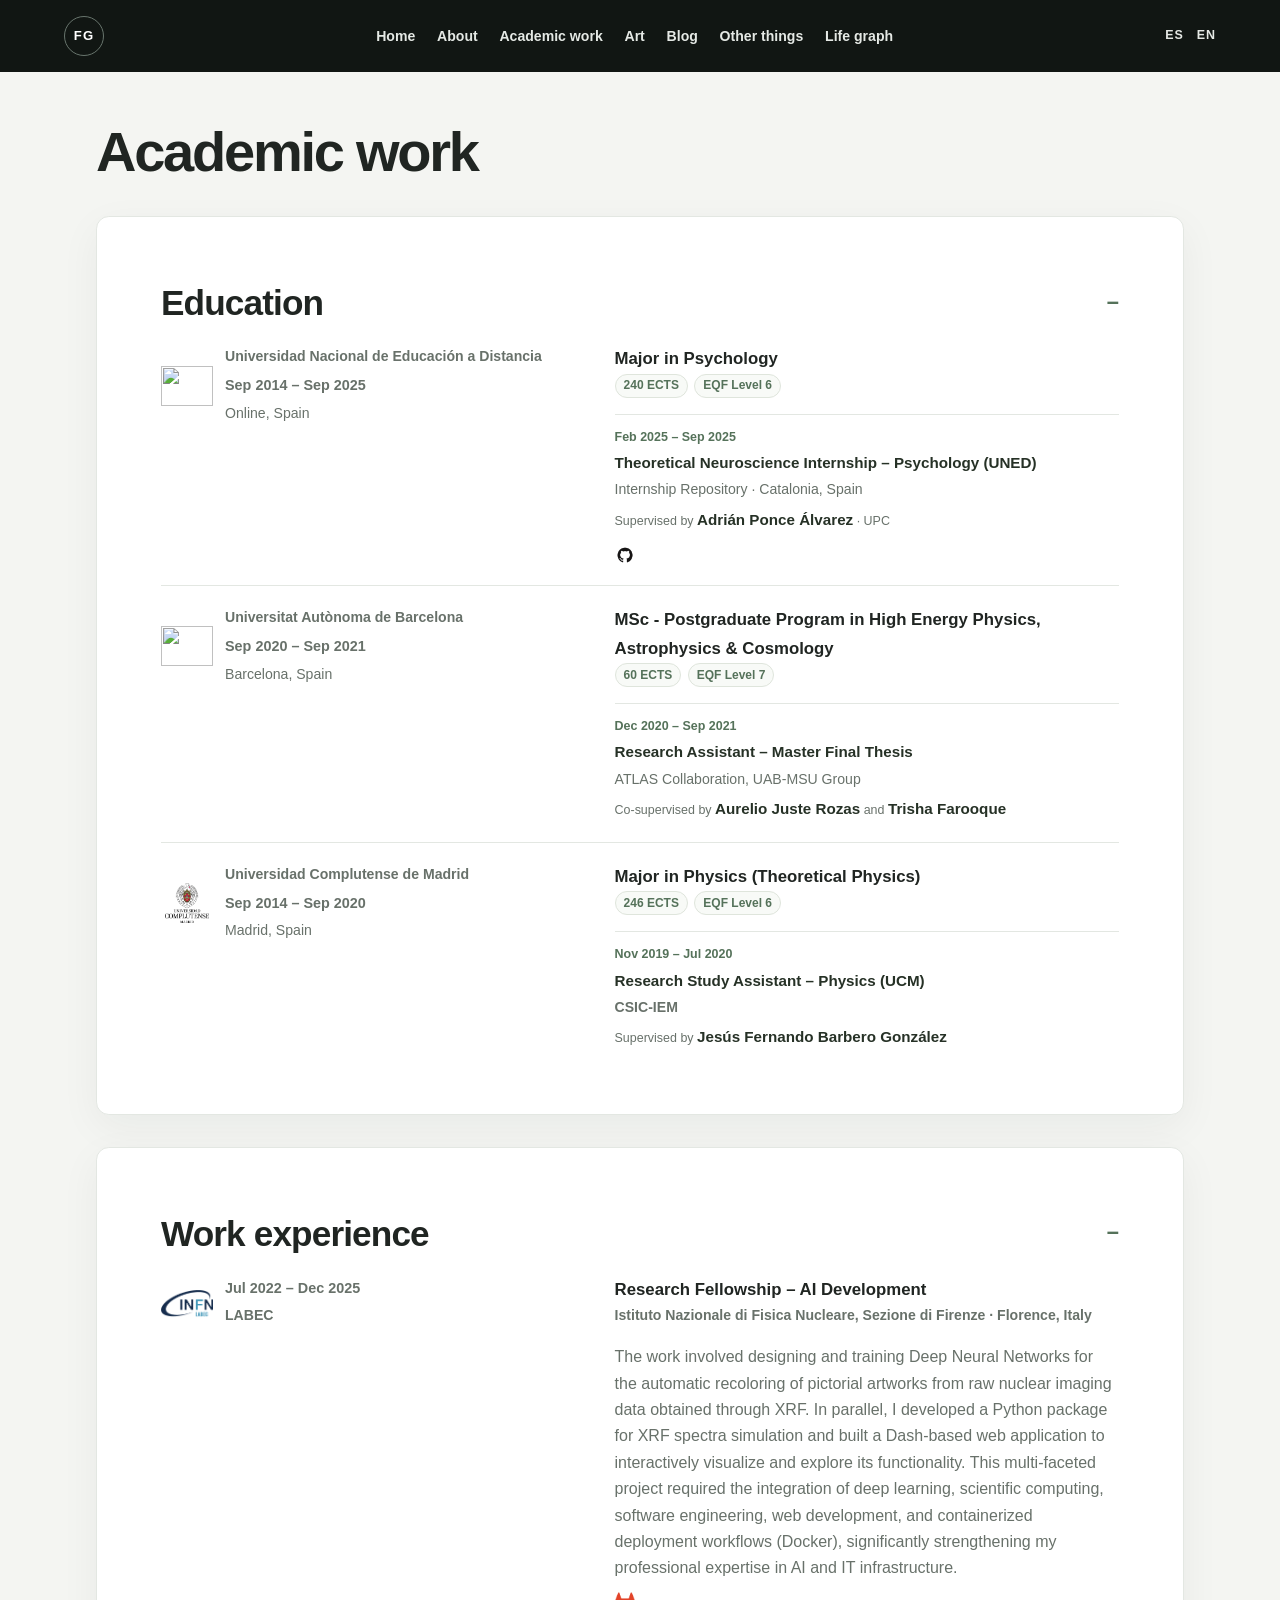
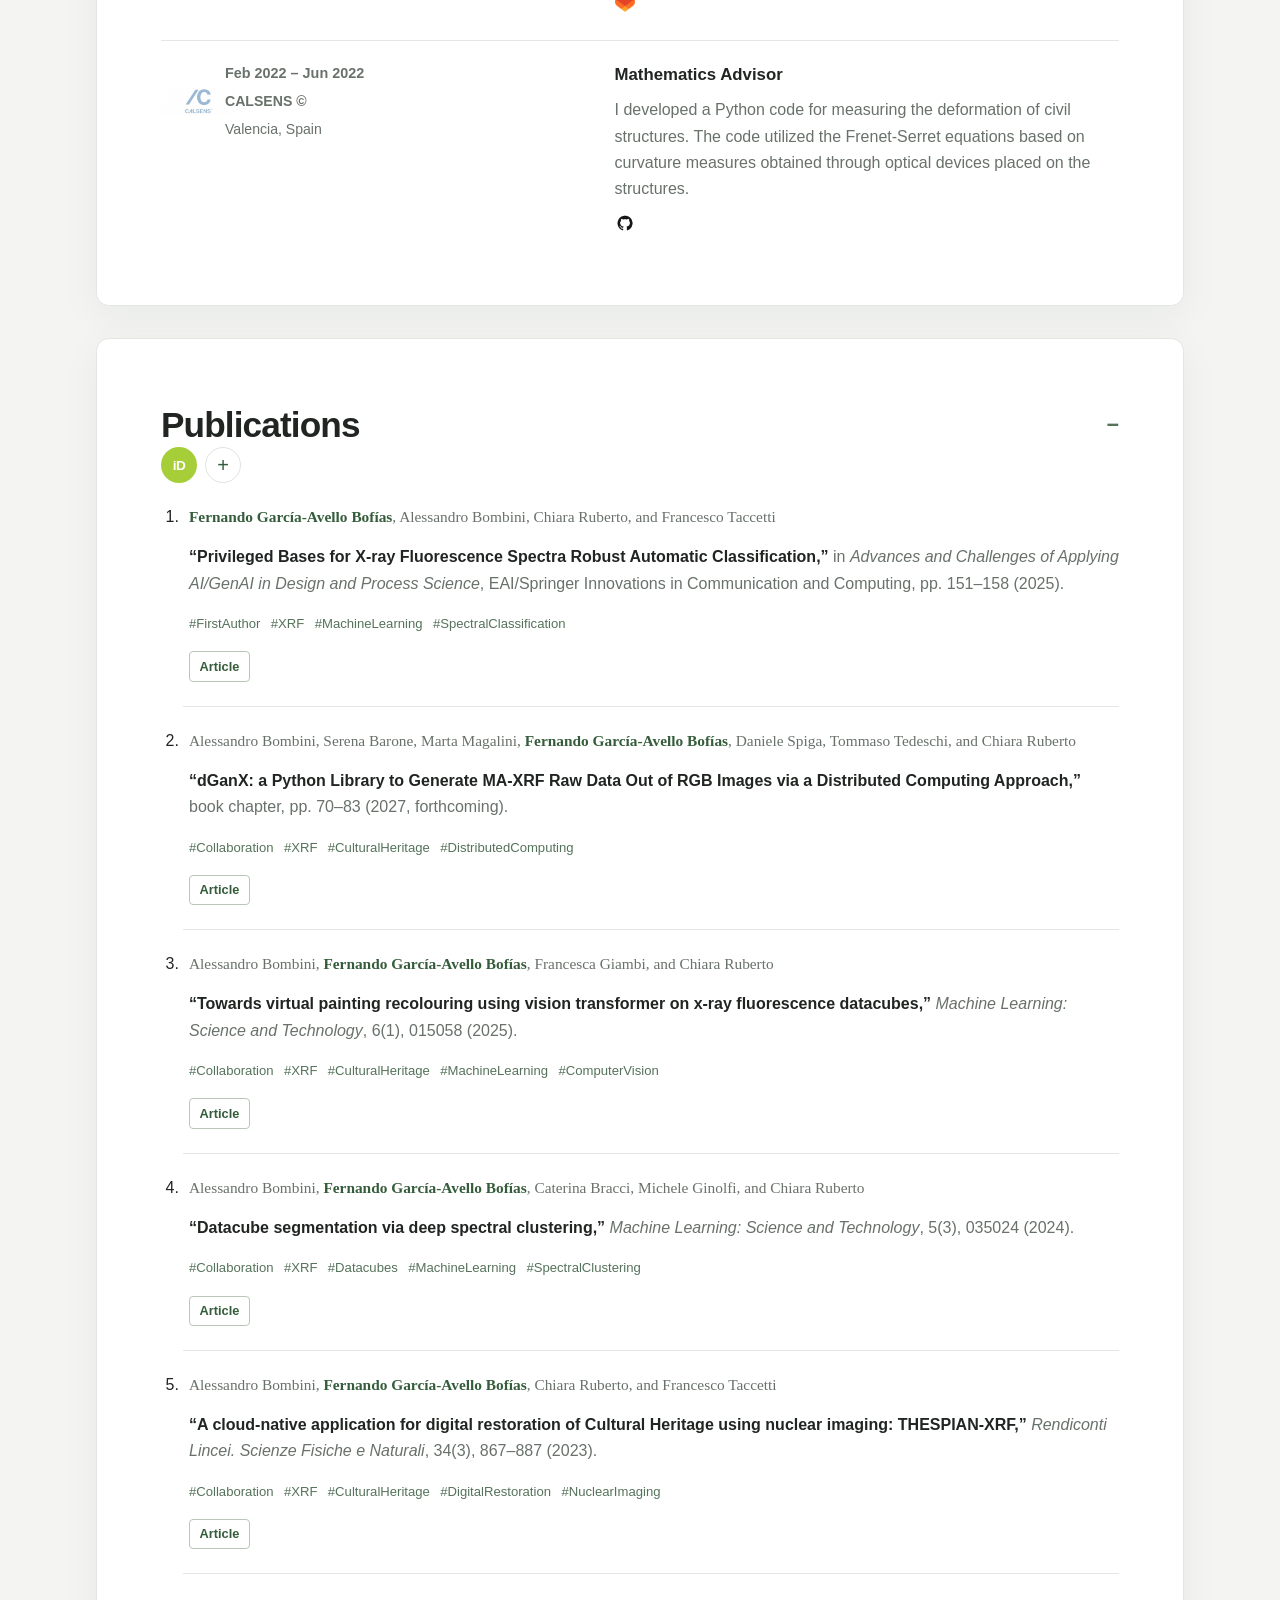
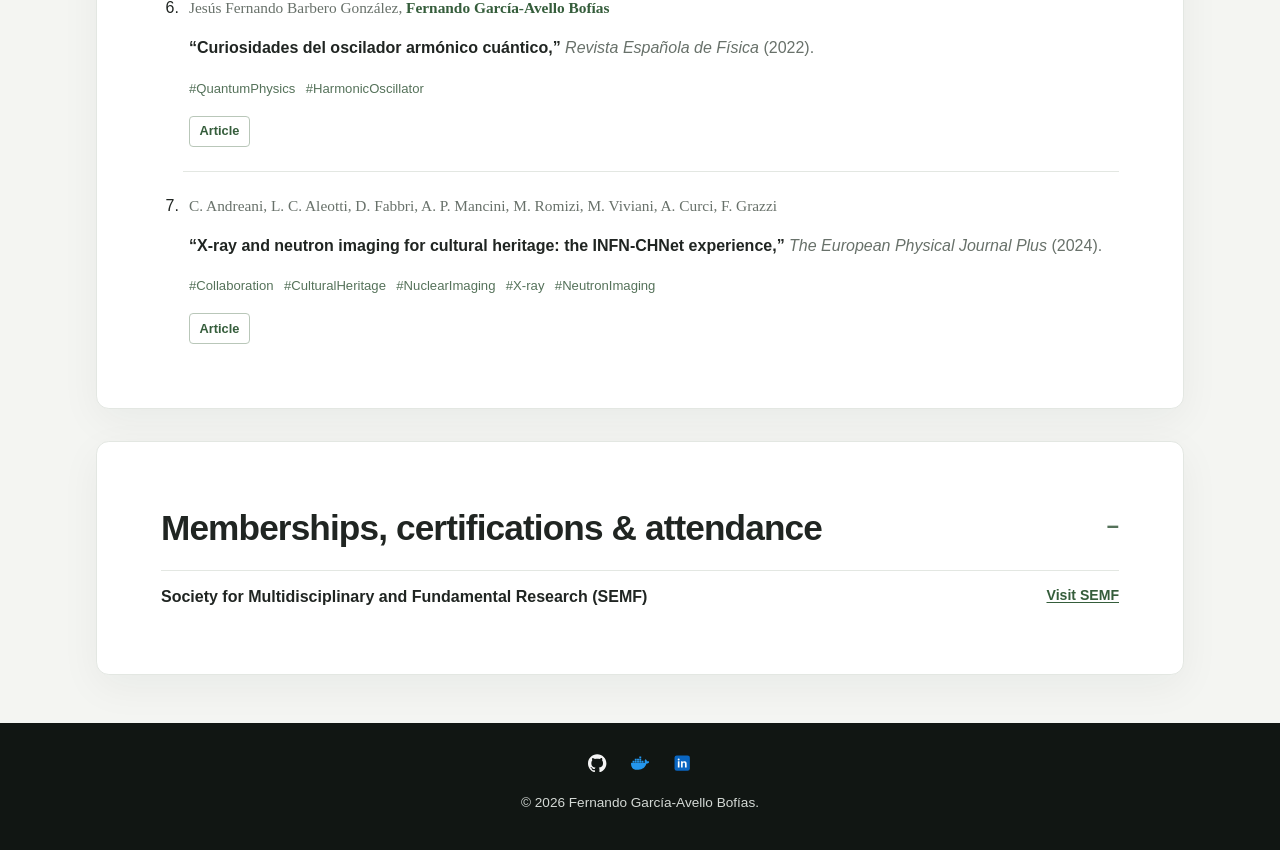
==== commit 0289d964: "Deploy from private repository" ====
--- a/academic/index.html
+++ b/academic/index.html
@@ -55,7 +55,7 @@
                             <span>Internship Repository · Catalonia, Spain</span>
                             <span class="career-supervisor">Supervised by <strong><a href="https://www.ponce-alvarez.com/">Adrián Ponce Álvarez</a></strong> · UPC</span>
                             <a class="code-link" href="https://github.com/fergarciacode/Neuroscience_TDA_CP" aria-label="View neuroscience internship code on GitHub">
-                                <svg viewBox="0 0 24 24" aria-hidden="true" focusable="false"><path d="M12 .297c-6.63 0-12 5.373-12 12 0 5.303 3.438 9.8 8.205 11.385.6.113.82-.258.82-.577 0-.285-.01-1.04-.015-2.04-3.338.724-4.042-1.61-4.042-1.61C4.422 18.07 3.633 17.7 3.633 17.7c-1.087-.744.084-.729.084-.729 1.205.084 1.838 1.236 1.838 1.236 1.07 1.835 2.809 1.305 3.495.998.108-.776.417-1.305.76-1.605-2.665-.3-5.466-1.332-5.466-5.93 0-1.31.465-2.38 1.235-3.22-.135-.303-.54-1.523.105-3.176 0 0 1.005-.322 3.3 1.23.96-.267 1.98-.399 3-.405 1.02.006 2.04.138 3 .405 2.28-1.552 3.285-1.23 3.285-1.23.645 1.653.24 2.873.12 3.176.765.84 1.23 1.91 1.23 3.22 0 4.61-2.805 5.625-5.475 5.92.42.36.81 1.096.81 2.22 0 1.606-.015 2.896-.015 3.286 0 .315.21.69.825.57C20.565 22.092 24 17.592 24 12.297c0-6.627-5.373-12-12-12"/></svg>
+                                <img class="github-mark" src="../assets/images/logos/github-mark.png" alt="GitHub" loading="lazy">
                             </a>
                         </div>
                     </div>
@@ -137,7 +137,7 @@
                         <h3>Mathematics Advisor</h3>
                         <p>I developed a Python code for measuring the deformation of civil structures. The code utilized the Frenet-Serret equations based on curvature measures obtained through optical devices placed on the structures.</p>
                         <a class="code-link" href="https://github.com/fergarciacode/ShapeSensing" aria-label="View shape sensing code on GitHub">
-                            <svg viewBox="0 0 24 24" aria-hidden="true" focusable="false"><path d="M12 .297c-6.63 0-12 5.373-12 12 0 5.303 3.438 9.8 8.205 11.385.6.113.82-.258.82-.577 0-.285-.01-1.04-.015-2.04-3.338.724-4.042-1.61-4.042-1.61C4.422 18.07 3.633 17.7 3.633 17.7c-1.087-.744.084-.729.084-.729 1.205.084 1.838 1.236 1.838 1.236 1.07 1.835 2.809 1.305 3.495.998.108-.776.417-1.305.76-1.605-2.665-.3-5.466-1.332-5.466-5.93 0-1.31.465-2.38 1.235-3.22-.135-.303-.54-1.523.105-3.176 0 0 1.005-.322 3.3 1.23.96-.267 1.98-.399 3-.405 1.02.006 2.04.138 3 .405 2.28-1.552 3.285-1.23 3.285-1.23.645 1.653.24 2.873.12 3.176.765.84 1.23 1.91 1.23 3.22 0 4.61-2.805 5.625-5.475 5.92.42.36.81 1.096.81 2.22 0 1.606-.015 2.896-.015 3.286 0 .315.21.69.825.57C20.565 22.092 24 17.592 24 12.297c0-6.627-5.373-12-12-12"/></svg>
+                            <img class="github-mark" src="../assets/images/logos/github-mark.png" alt="GitHub" loading="lazy">
                         </a>
                     </div>
                 </li>
--- a/style.css
+++ b/style.css
@@ -603,21 +603,32 @@
 
 .code-link {
     display: inline-flex;
-    width: 1.35rem;
-    height: 1.35rem;
+    width: 1.25rem;
+    min-width: 1.25rem;
+    height: 1.25rem;
+    flex: 0 0 1.25rem;
+    align-items: center;
+    justify-content: center;
     margin-top: 0.65rem;
     color: #68716a;
+    line-height: 0;
+    overflow: hidden;
 }
 
 .code-link svg {
+    display: block;
     width: 100%;
+    max-width: 1.25rem;
     height: 100%;
+    max-height: 1.25rem;
     fill: currentColor;
 }
 
 .code-link img {
-    width: 100%;
-    height: 100%;
+    width: 1.25rem;
+    max-width: 1.25rem;
+    height: 1.25rem;
+    max-height: 1.25rem;
     object-fit: contain;
 }
 
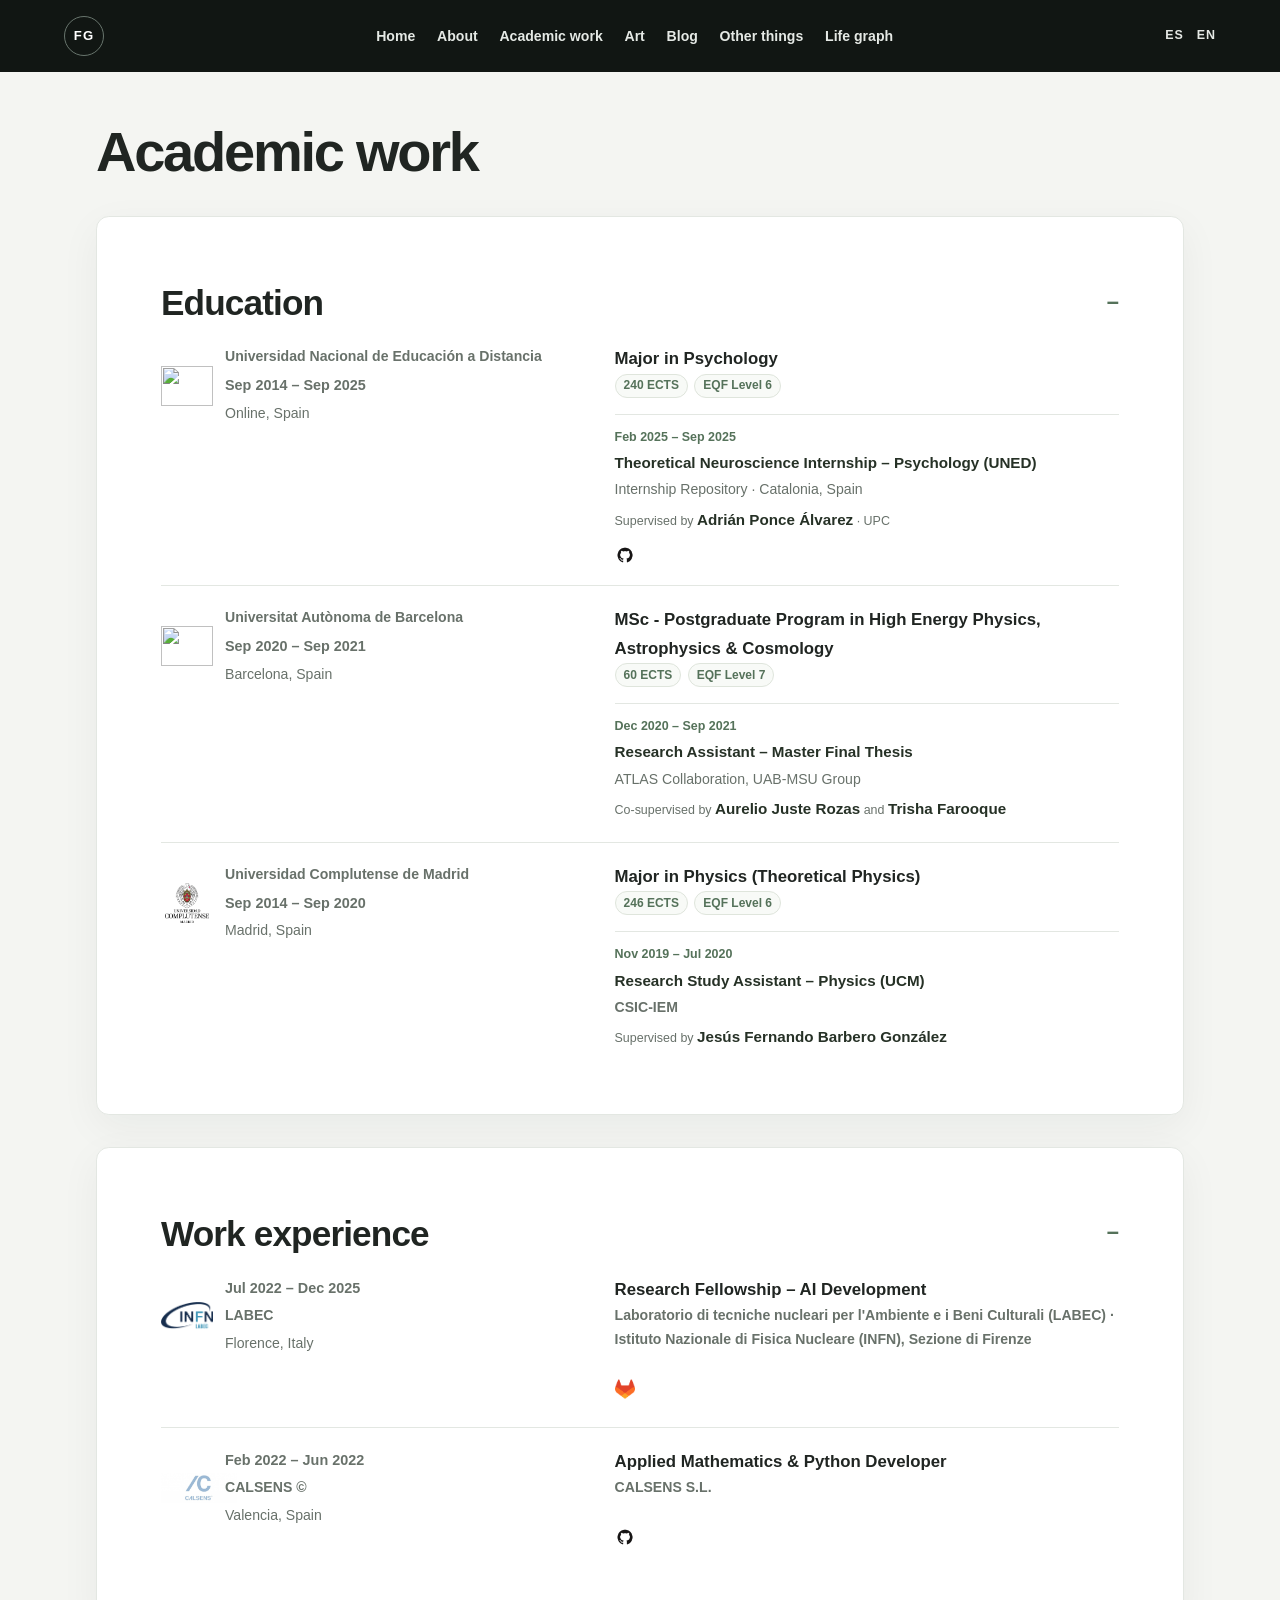
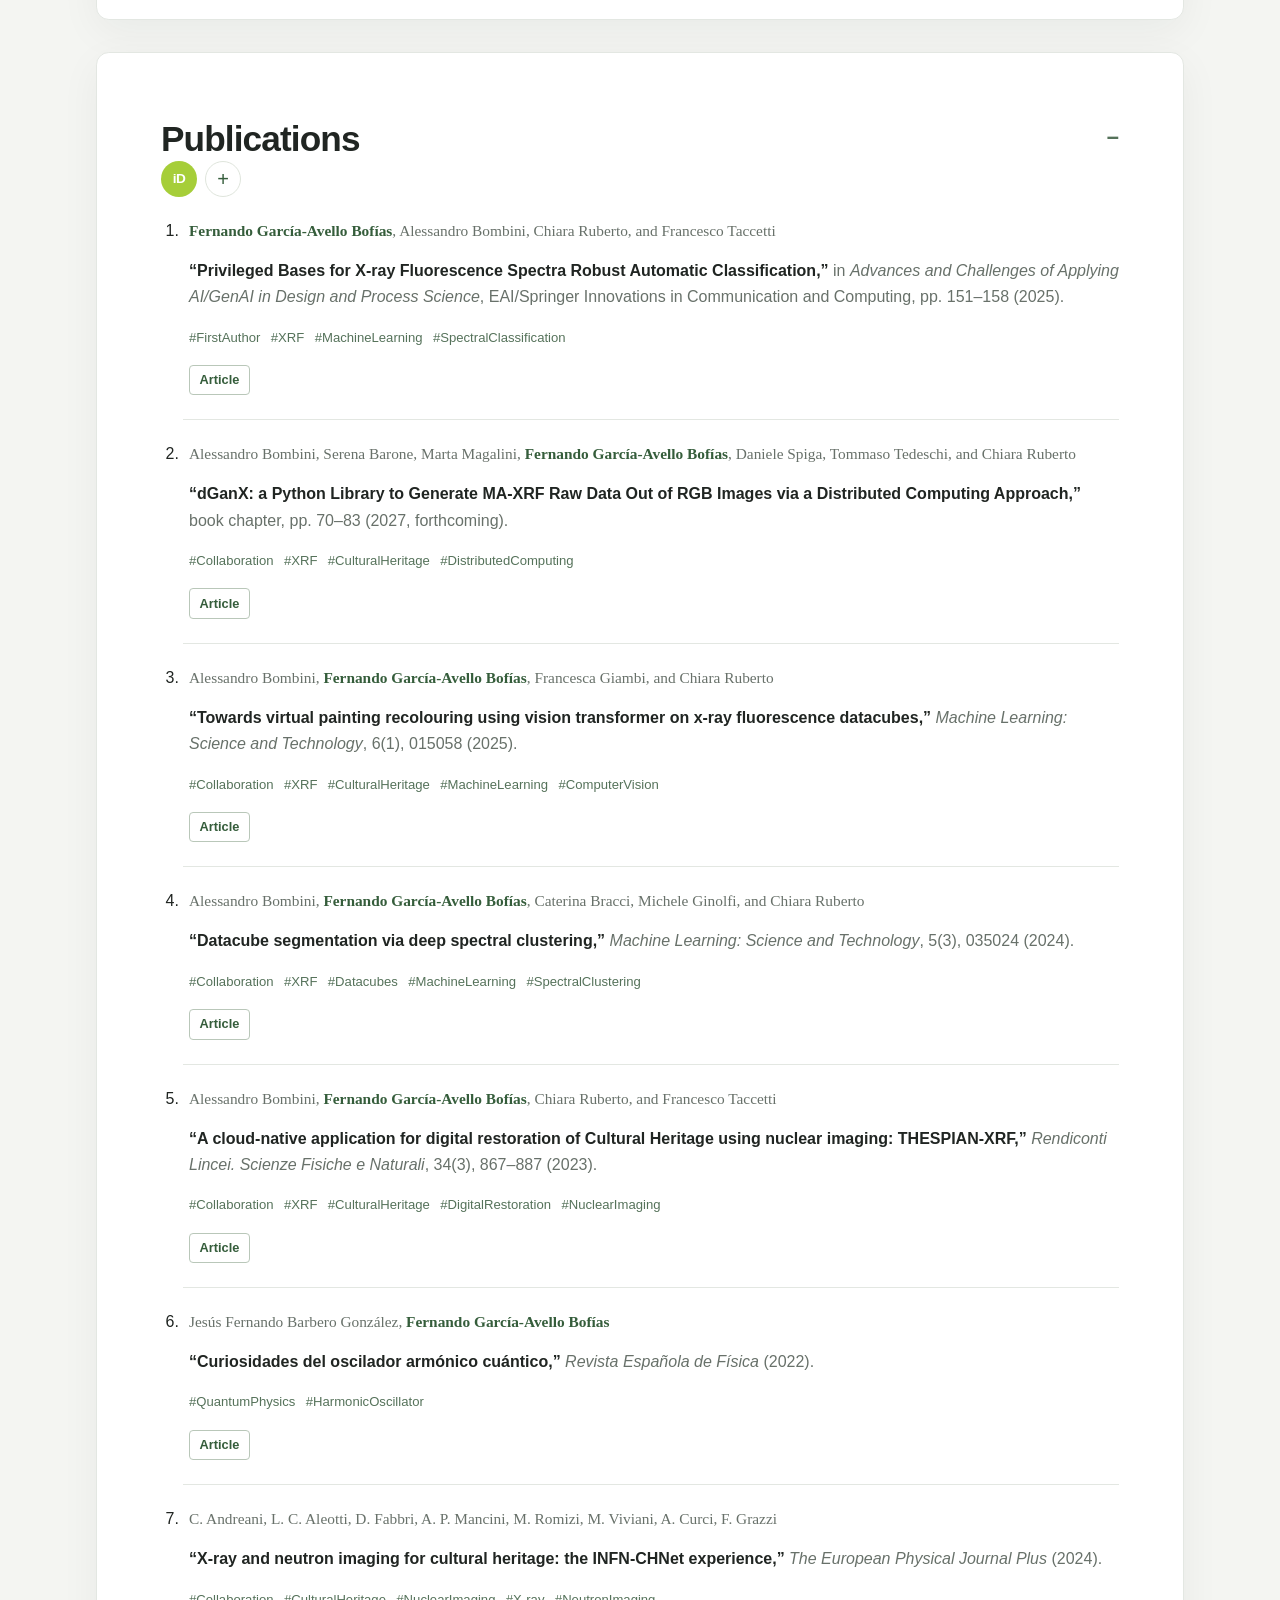
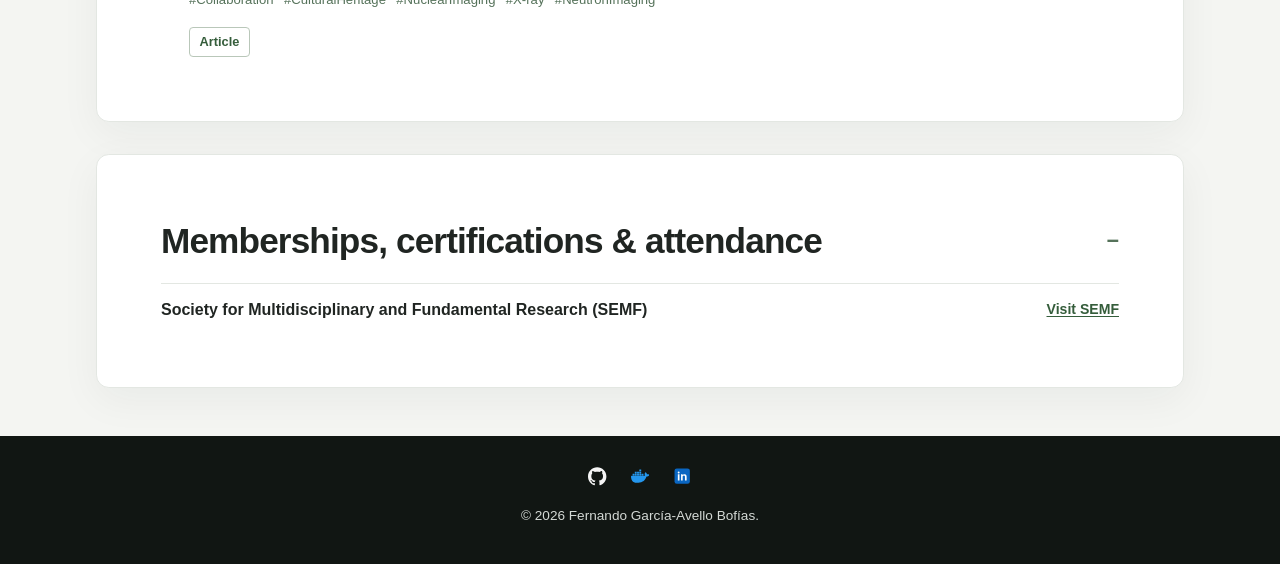
==== commit 77311b15: "Deploy from private repository" ====
--- a/academic/index.html
+++ b/academic/index.html
@@ -54,8 +54,8 @@
                             <strong>Theoretical Neuroscience Internship – Psychology (UNED)</strong>
                             <span>Internship Repository · Catalonia, Spain</span>
                             <span class="career-supervisor">Supervised by <strong><a href="https://www.ponce-alvarez.com/">Adrián Ponce Álvarez</a></strong> · UPC</span>
-                            <a class="code-link" href="https://github.com/fergarciacode/Neuroscience_TDA_CP" aria-label="View neuroscience internship code on GitHub">
-                                <img class="github-mark" src="../assets/images/logos/github-mark.png" alt="GitHub" loading="lazy">
+                            <a class="code-link github-link" href="https://github.com/fergarciacode/Neuroscience_TDA_CP" aria-label="View neuroscience internship code on GitHub">
+                                <span class="github-link-label">GitHub</span>
                             </a>
                         </div>
                     </div>
@@ -114,11 +114,11 @@
                         </a>
                         <span class="career-dates">Jul 2022 – Dec 2025</span>
                         <a class="career-institution-name" href="https://web.infn.it/labec/">LABEC</a>
+                        <span class="career-location">Florence, Italy</span>
                     </div>
                     <div class="career-item-right">
                         <h3>Research Fellowship – AI Development</h3>
-                        <p class="career-institution-name career-location">Istituto Nazionale di Fisica Nucleare, Sezione di Firenze · Florence, Italy</p>
-                        <p>The work involved designing and training Deep Neural Networks for the automatic recoloring of pictorial artworks from raw nuclear imaging data obtained through XRF. In parallel, I developed a Python package for XRF spectra simulation and built a Dash-based web application to interactively visualize and explore its functionality. This multi-faceted project required the integration of deep learning, scientific computing, software engineering, web development, and containerized deployment workflows (Docker), significantly strengthening my professional expertise in AI and IT infrastructure.</p>
+                        <p class="career-institution-name career-location">Laboratorio di tecniche nucleari per l'Ambiente e i Beni Culturali (LABEC) · Istituto Nazionale di Fisica Nucleare (INFN), Sezione di Firenze</p>
                         <a class="code-link" href="https://baltig.infn.it/fgarciaa" aria-label="View LABEC project repositories">
                             <img src="../assets/images/logos/gitlab-baltig.png" alt="GitLab" loading="lazy">
                         </a>
@@ -134,10 +134,10 @@
                         <span class="career-location">Valencia, Spain</span>
                     </div>
                     <div class="career-item-right">
-                        <h3>Mathematics Advisor</h3>
-                        <p>I developed a Python code for measuring the deformation of civil structures. The code utilized the Frenet-Serret equations based on curvature measures obtained through optical devices placed on the structures.</p>
-                        <a class="code-link" href="https://github.com/fergarciacode/ShapeSensing" aria-label="View shape sensing code on GitHub">
-                            <img class="github-mark" src="../assets/images/logos/github-mark.png" alt="GitHub" loading="lazy">
+                        <h3>Applied Mathematics &amp; Python Developer</h3>
+                        <p class="career-institution-name career-location">CALSENS S.L.</p>
+                        <a class="code-link github-link" href="https://github.com/fergarciacode/ShapeSensing" aria-label="View shape sensing code on GitHub">
+                            <span class="github-link-label">GitHub</span>
                         </a>
                     </div>
                 </li>
--- a/style.css
+++ b/style.css
@@ -632,6 +632,28 @@
     object-fit: contain;
 }
 
+.github-link {
+    position: relative;
+    width: 1.25rem !important;
+    min-width: 1.25rem !important;
+    height: 1.25rem !important;
+    flex: 0 0 1.25rem !important;
+    background-image: url("assets/images/logos/github-mark.png");
+    background-position: center;
+    background-repeat: no-repeat;
+    background-size: 1.25rem 1.25rem;
+}
+
+.github-link-label {
+    position: absolute;
+    width: 1px;
+    height: 1px;
+    overflow: hidden;
+    clip: rect(0 0 0 0);
+    clip-path: inset(50%);
+    white-space: nowrap;
+}
+
 .code-link:hover,
 .code-link:focus-visible {
     color: #263126;
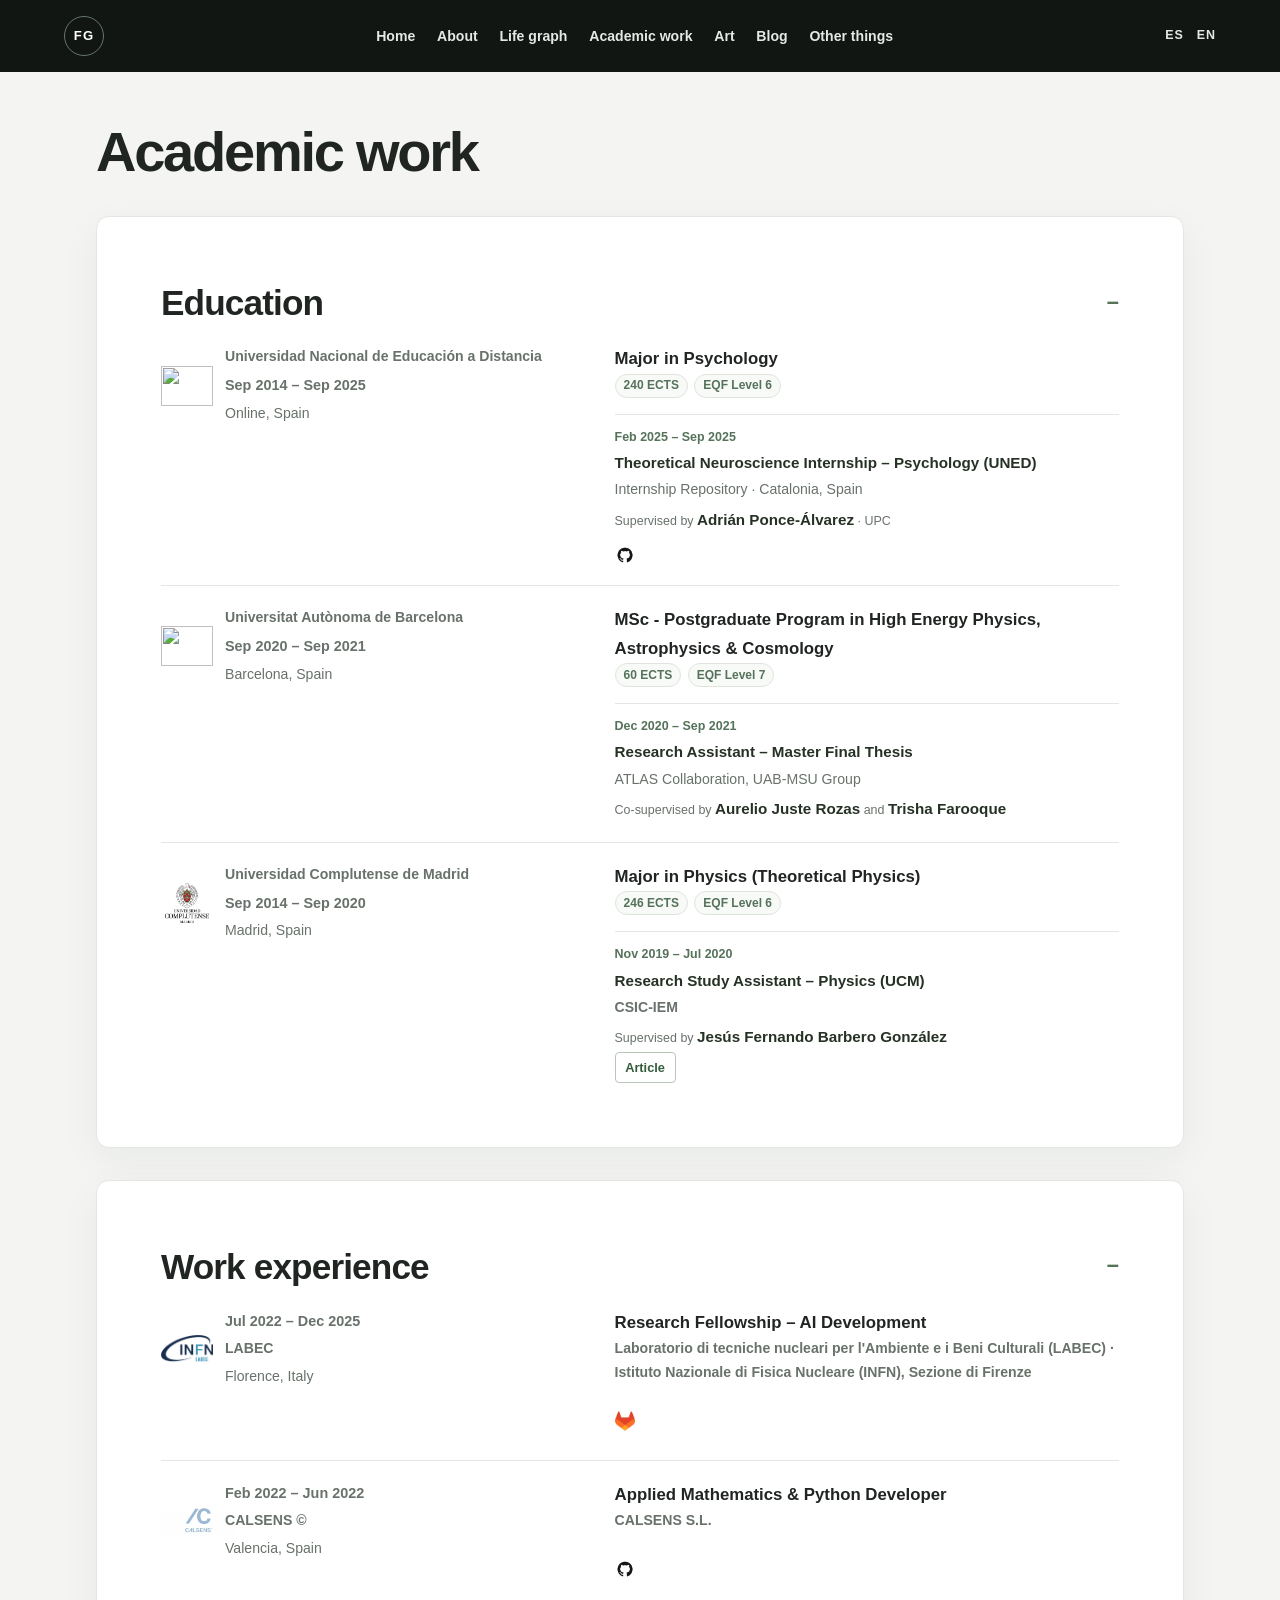
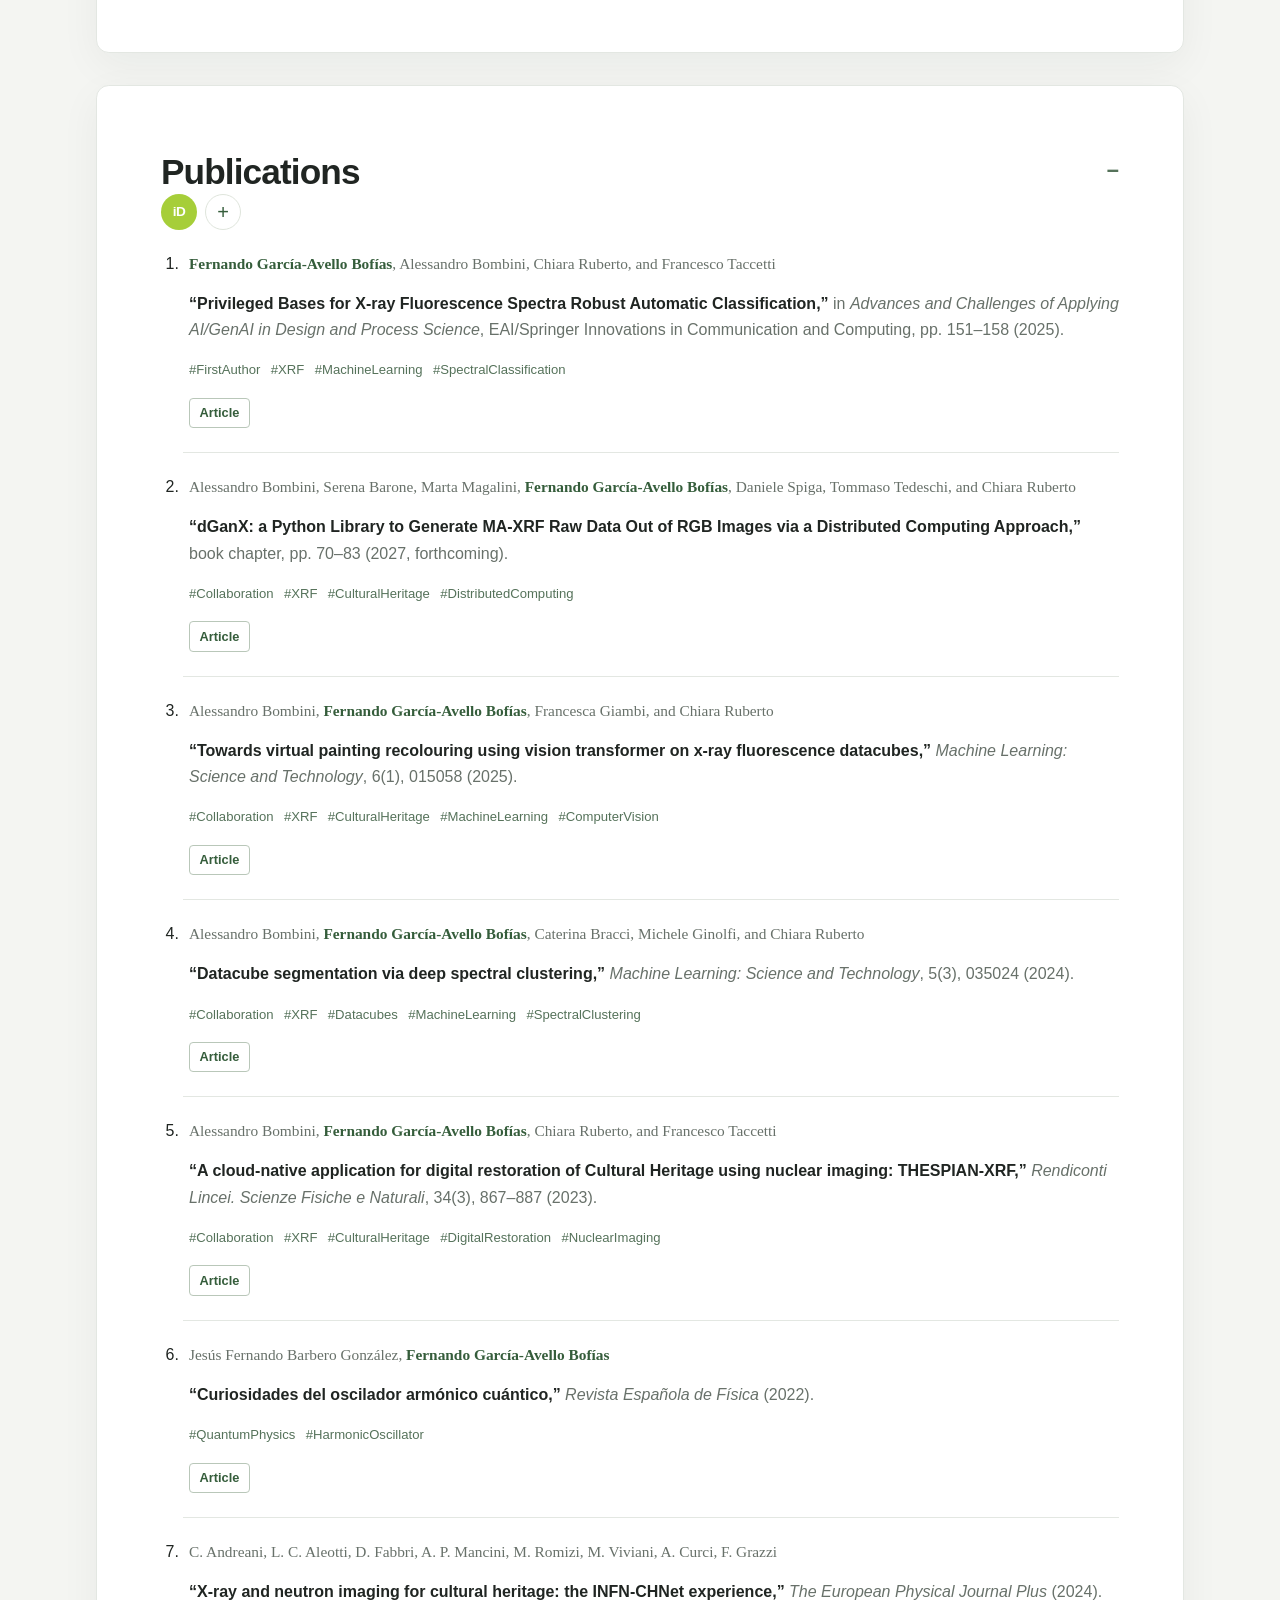
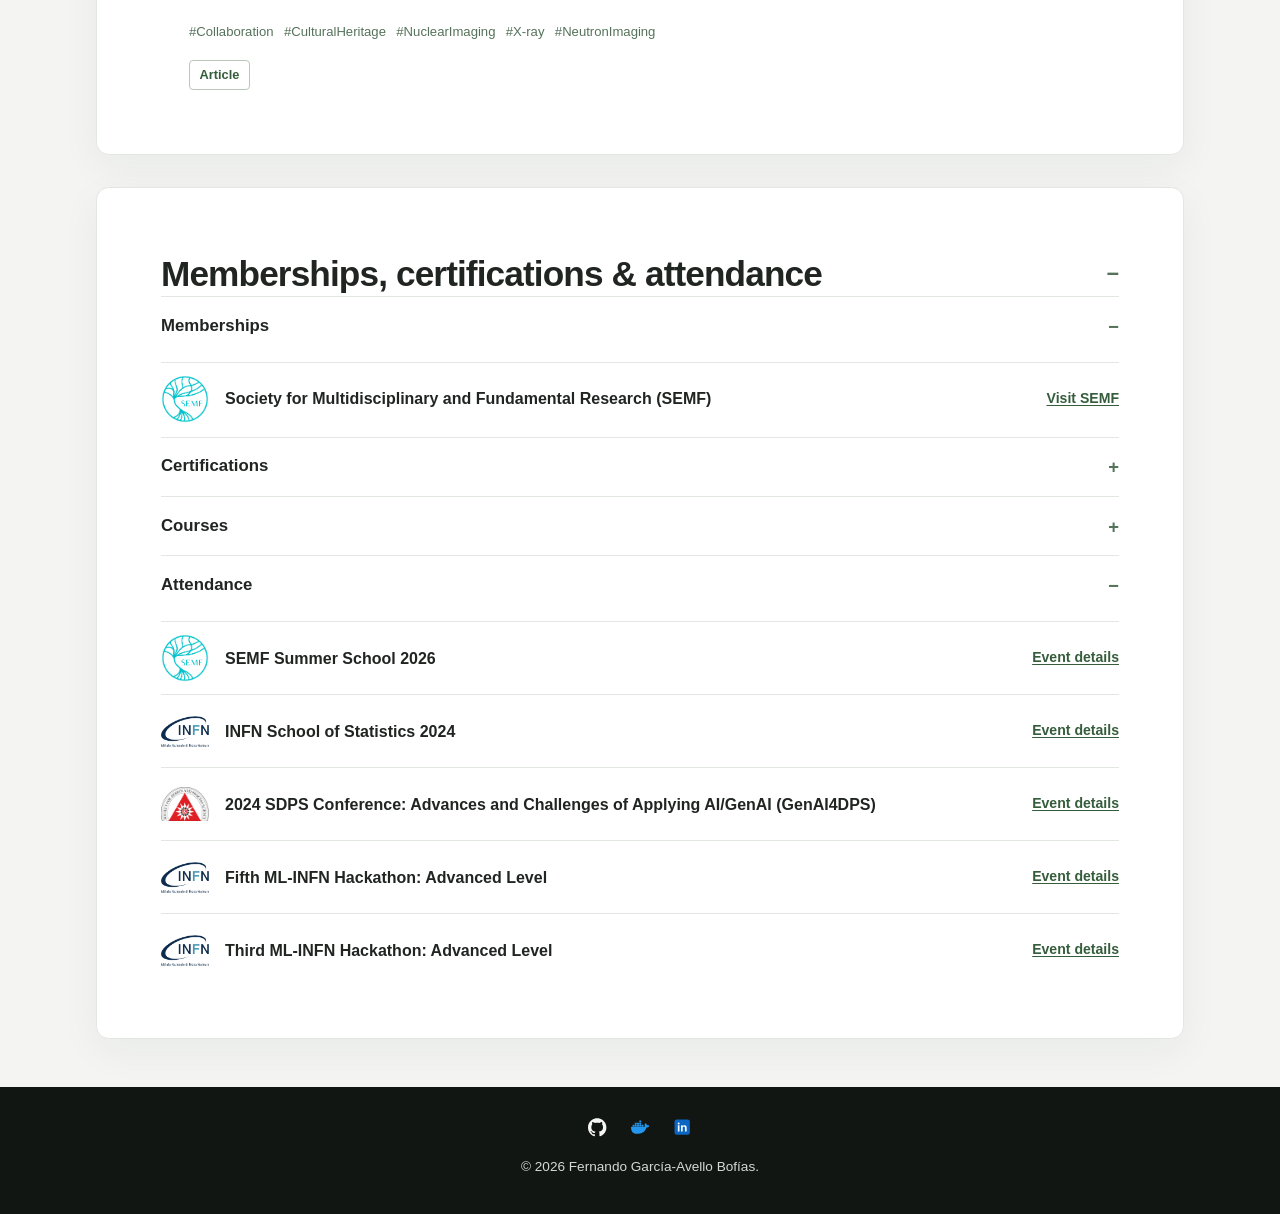
==== commit f23c8981: "Deploy from private repository" ====
--- a/academic/index.html
+++ b/academic/index.html
@@ -14,11 +14,11 @@
             <ul class="nav-links">
                 <li><a href="../index.html#home">Home</a></li>
                 <li><a href="../index.html#profile">About</a></li>
+                <li><a href="../index.html#mi-grafo-git">Life graph</a></li>
                 <li><a href="../academic/index.html" aria-current="page">Academic work</a></li>
                 <li><a href="../art/index.html">Art</a></li>
                 <li><a href="../blog/index.html">Blog</a></li>
                 <li><a href="../other-things/index.html">Other things</a></li>
-                <li><a href="../index.html#mi-grafo-git">Life graph</a></li>
             </ul>
             <div class="header-utilities">
                 <div class="language-links" aria-label="Language">
@@ -53,9 +53,9 @@
                             <span class="career-experience-dates">Feb 2025 – Sep 2025</span>
                             <strong>Theoretical Neuroscience Internship – Psychology (UNED)</strong>
                             <span>Internship Repository · Catalonia, Spain</span>
-                            <span class="career-supervisor">Supervised by <strong><a href="https://www.ponce-alvarez.com/">Adrián Ponce Álvarez</a></strong> · UPC</span>
+                            <span class="career-supervisor">Supervised by <strong><a href="https://www.ponce-alvarez.com/">Adrián Ponce-Álvarez</a></strong> · UPC</span>
                             <a class="code-link github-link" href="https://github.com/fergarciacode/Neuroscience_TDA_CP" aria-label="View neuroscience internship code on GitHub">
-                                <span class="github-link-label">GitHub</span>
+                                <img class="github-mark" src="../assets/images/logos/github-mark.png?v=2" alt="GitHub" width="20" height="20" loading="eager">
                             </a>
                         </div>
                     </div>
@@ -97,6 +97,7 @@
                             <strong>Research Study Assistant – Physics (UCM)</strong>
                             <span><a href="https://www.iem.csic.es/">CSIC-IEM</a></span>
                             <span class="career-supervisor">Supervised by <strong><a href="https://orcid.org/0000-0001-7854-8146">Jesús Fernando Barbero González</a></strong></span>
+                            <a class="publication-link" href="#quantum-harmonic-oscillator-paper">Article</a>
                         </div>
                     </div>
                 </li>
@@ -119,8 +120,8 @@
                     <div class="career-item-right">
                         <h3>Research Fellowship – AI Development</h3>
                         <p class="career-institution-name career-location">Laboratorio di tecniche nucleari per l'Ambiente e i Beni Culturali (LABEC) · Istituto Nazionale di Fisica Nucleare (INFN), Sezione di Firenze</p>
-                        <a class="code-link" href="https://baltig.infn.it/fgarciaa" aria-label="View LABEC project repositories">
-                            <img src="../assets/images/logos/gitlab-baltig.png" alt="GitLab" loading="lazy">
+                        <a class="code-link gitlab-link" href="https://baltig.infn.it/fgarciaa" aria-label="View LABEC project repositories">
+                            <img class="gitlab-mark" src="../assets/images/logos/gitlab-baltig.png?v=2" alt="GitLab" width="20" height="20" loading="eager">
                         </a>
                     </div>
                 </li>
@@ -137,7 +138,7 @@
                         <h3>Applied Mathematics &amp; Python Developer</h3>
                         <p class="career-institution-name career-location">CALSENS S.L.</p>
                         <a class="code-link github-link" href="https://github.com/fergarciacode/ShapeSensing" aria-label="View shape sensing code on GitHub">
-                            <span class="github-link-label">GitHub</span>
+                            <img class="github-mark" src="../assets/images/logos/github-mark.png?v=2" alt="GitHub" width="20" height="20" loading="eager">
                         </a>
                     </div>
                 </li>
@@ -193,7 +194,7 @@
                     <p class="publication-tags"><span>#Collaboration</span> <span>#XRF</span> <span>#CulturalHeritage</span> <span>#DigitalRestoration</span> <span>#NuclearImaging</span></p>
                     <p class="publication-links"><a class="publication-link" href="https://doi.org/10.1007/s12210-023-01174-0">Article</a></p>
                 </li>
-                <li class="publication-item">
+                <li class="publication-item" id="quantum-harmonic-oscillator-paper">
                     <p class="publication-authors">Jesús Fernando Barbero González, <strong>Fernando García-Avello Bofías</strong></p>
                     <p class="publication-citation"><span class="publication-title">“Curiosidades del oscilador armónico cuántico,”</span> <em>Revista Española de Física</em> (2022).</p>
                     <p class="publication-tags"><span>#QuantumPhysics</span> <span>#HarmonicOscillator</span></p>
@@ -211,12 +212,54 @@
             <summary class="academic-collapse-heading">
                 <h2 id="memberships-title">Memberships, certifications &amp; attendance</h2>
             </summary>
-            <ul class="activity-list">
-                <li class="activity-item">
-                    <strong>Society for Multidisciplinary and Fundamental Research (SEMF)</strong>
-                    <a class="activity-link" href="https://semf.org.es/">Visit SEMF</a>
-                </li>
-            </ul>
+            <details class="activity-section" open>
+                <summary><h3>Memberships</h3></summary>
+                <ul class="activity-list">
+                    <li class="activity-item">
+                        <img class="activity-logo" src="../assets/images/logos/semf.png" alt="SEMF logo" loading="lazy">
+                        <strong>Society for Multidisciplinary and Fundamental Research (SEMF)</strong>
+                        <a class="activity-link" href="https://semf.org.es/">Visit SEMF</a>
+                    </li>
+                </ul>
+            </details>
+            <details class="activity-section">
+                <summary><h3>Certifications</h3></summary>
+                <p class="activity-empty">No certifications added yet.</p>
+            </details>
+            <details class="activity-section">
+                <summary><h3>Courses</h3></summary>
+                <p class="activity-empty">No courses added yet.</p>
+            </details>
+            <details class="activity-section" open>
+                <summary><h3>Attendance</h3></summary>
+                <ul class="activity-list">
+                    <li class="activity-item">
+                        <img class="activity-logo" src="../assets/images/logos/semf.png" alt="SEMF logo" loading="lazy">
+                        <strong>SEMF Summer School 2026 </strong>
+                        <a class="activity-link" href="https://semf.org.es/school2026/">Event details</a>
+                    </li>
+                    <li class="activity-item">
+                        <img class="activity-logo" src="../assets/images/logos/infn.png" alt="INFN logo" loading="lazy">
+                        <strong>INFN School of Statistics 2024</strong>
+                        <a class="activity-link" href="https://agenda.infn.it/event/36980/overview">Event details</a>
+                    </li>
+                    <li class="activity-item">
+                        <img class="activity-logo" src="../assets/images/logos/sdps-mark.png" alt="SDPS logo" loading="lazy">
+                        <strong>2024 SDPS Conference: Advances and Challenges of Applying AI/GenAI (GenAI4DPS)</strong>
+                        <a class="activity-link" href="https://genai4dps.github.io/advances-challenges/">Event details</a>
+                    </li>
+                    <li class="activity-item">
+                        <img class="activity-logo" src="../assets/images/logos/infn.png" alt="INFN logo" loading="lazy">
+                        <strong>Fifth ML-INFN Hackathon: Advanced Level</strong>
+                        <a class="activity-link" href="https://agenda.infn.it/event/37650/">Event details</a>
+                    </li>
+                    <li class="activity-item">
+                        <img class="activity-logo" src="../assets/images/logos/infn.png" alt="INFN logo" loading="lazy">
+                        <strong>Third ML-INFN Hackathon: Advanced Level</strong>
+                        <a class="activity-link" href="https://agenda.infn.it/event/32568/">Event details</a>
+                    </li>
+                </ul>
+            </details>
         </details>
     </main>
     <footer class="site-footer">
--- a/style.css
+++ b/style.css
@@ -434,20 +434,78 @@
 }
 
 .activity-item {
-    display: flex;
-    flex-wrap: wrap;
-    align-items: center;
-    justify-content: space-between;
+    display: grid;
+    grid-template-columns: 3rem minmax(0, 1fr) auto;
+    align-items: center;
     gap: 0.5rem 1rem;
     padding-top: 0.75rem;
     border-top: 1px solid #e3e7e2;
 }
 
+.activity-logo {
+    grid-row: 1;
+    width: 3rem;
+    height: 3rem;
+    object-fit: contain;
+}
+
+.activity-item strong {
+    grid-column: 2;
+}
+
+.activity-item .activity-link {
+    grid-column: 3;
+}
+
 .activity-link {
     color: #355d3b;
     font-size: 0.88rem;
     font-weight: 600;
     text-underline-offset: 0.15em;
+}
+
+.activity-section {
+    padding-top: 0.85rem;
+    border-top: 1px solid #e3e7e2;
+}
+
+.activity-section + .activity-section {
+    margin-top: 0.85rem;
+}
+
+.activity-section > summary {
+    display: flex;
+    align-items: center;
+    cursor: pointer;
+    list-style: none;
+}
+
+.activity-section > summary::-webkit-details-marker {
+    display: none;
+}
+
+.activity-section > summary::after {
+    content: "+";
+    margin-left: auto;
+    color: #55725a;
+    font-size: 1.15rem;
+    font-weight: 600;
+}
+
+.activity-section[open] > summary::after {
+    content: "−";
+}
+
+.activity-section > summary h3 {
+    margin: 0;
+    font-size: 1.05rem;
+    font-weight: 600;
+}
+
+.activity-empty {
+    margin: 0.75rem 0 0;
+    color: #68716a;
+    font-size: 0.88rem;
 }
 
 .career-list {
@@ -561,6 +619,11 @@
     font-size: 0.88rem;
 }
 
+.career-experience .publication-link {
+    justify-self: start;
+    width: max-content;
+}
+
 .career-experience strong {
     color: #263126;
     font-size: 0.95rem;
@@ -625,10 +688,11 @@
 }
 
 .code-link img {
-    width: 1.25rem;
-    max-width: 1.25rem;
-    height: 1.25rem;
-    max-height: 1.25rem;
+    width: 1.25rem !important;
+    max-width: 1.25rem !important;
+    height: 1.25rem !important;
+    max-height: 1.25rem !important;
+    flex: 0 0 1.25rem !important;
     object-fit: contain;
 }
 
@@ -638,10 +702,6 @@
     min-width: 1.25rem !important;
     height: 1.25rem !important;
     flex: 0 0 1.25rem !important;
-    background-image: url("assets/images/logos/github-mark.png");
-    background-position: center;
-    background-repeat: no-repeat;
-    background-size: 1.25rem 1.25rem;
 }
 
 .github-link-label {
@@ -925,6 +985,26 @@
         grid-row: 2;
     }
 
+    .activity-item {
+        grid-template-columns: 2.5rem minmax(0, 1fr);
+        gap: 0.5rem 0.75rem;
+    }
+
+    .activity-logo {
+        width: 2.5rem;
+        height: 2.5rem;
+        grid-row: 1 / 3;
+    }
+
+    .activity-item strong {
+        grid-row: 1;
+    }
+
+    .activity-item .activity-link {
+        grid-column: 2;
+        grid-row: 2;
+    }
+
 }
 
 @media (max-width: 800px) {
